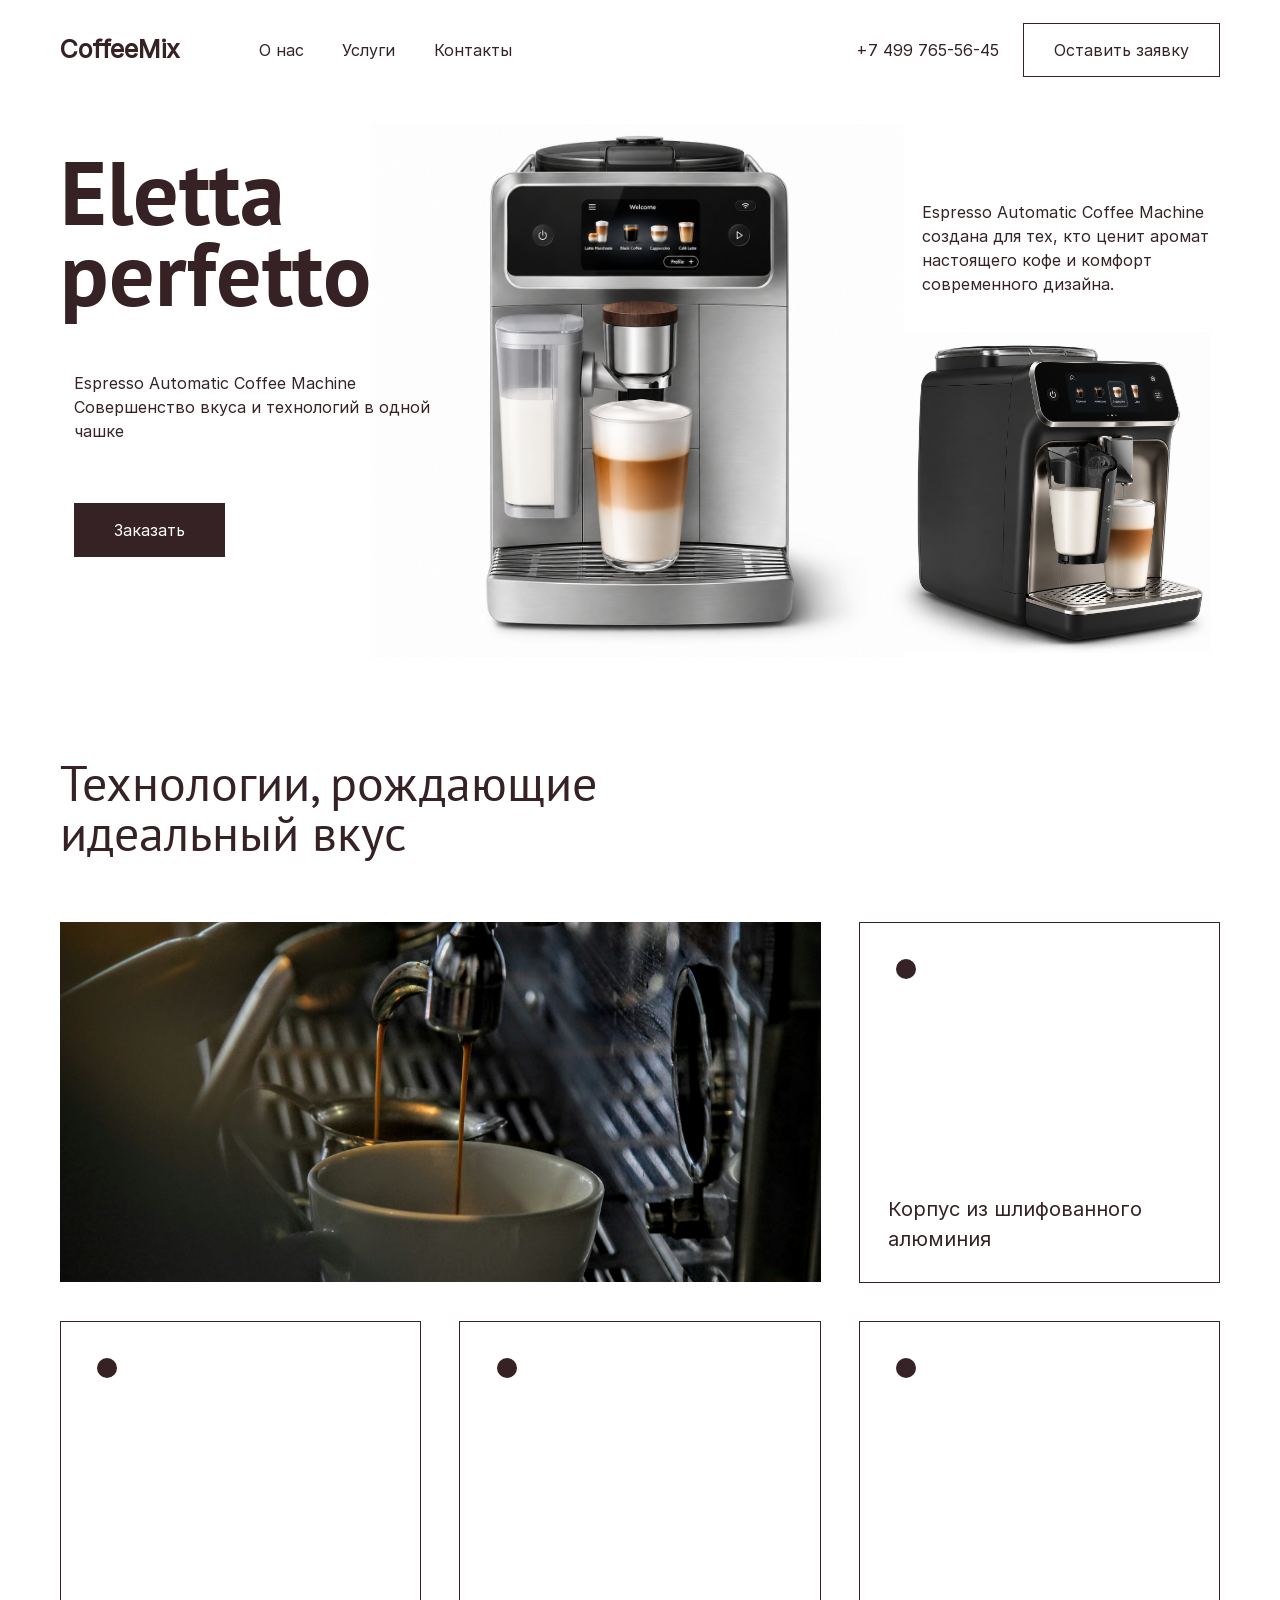
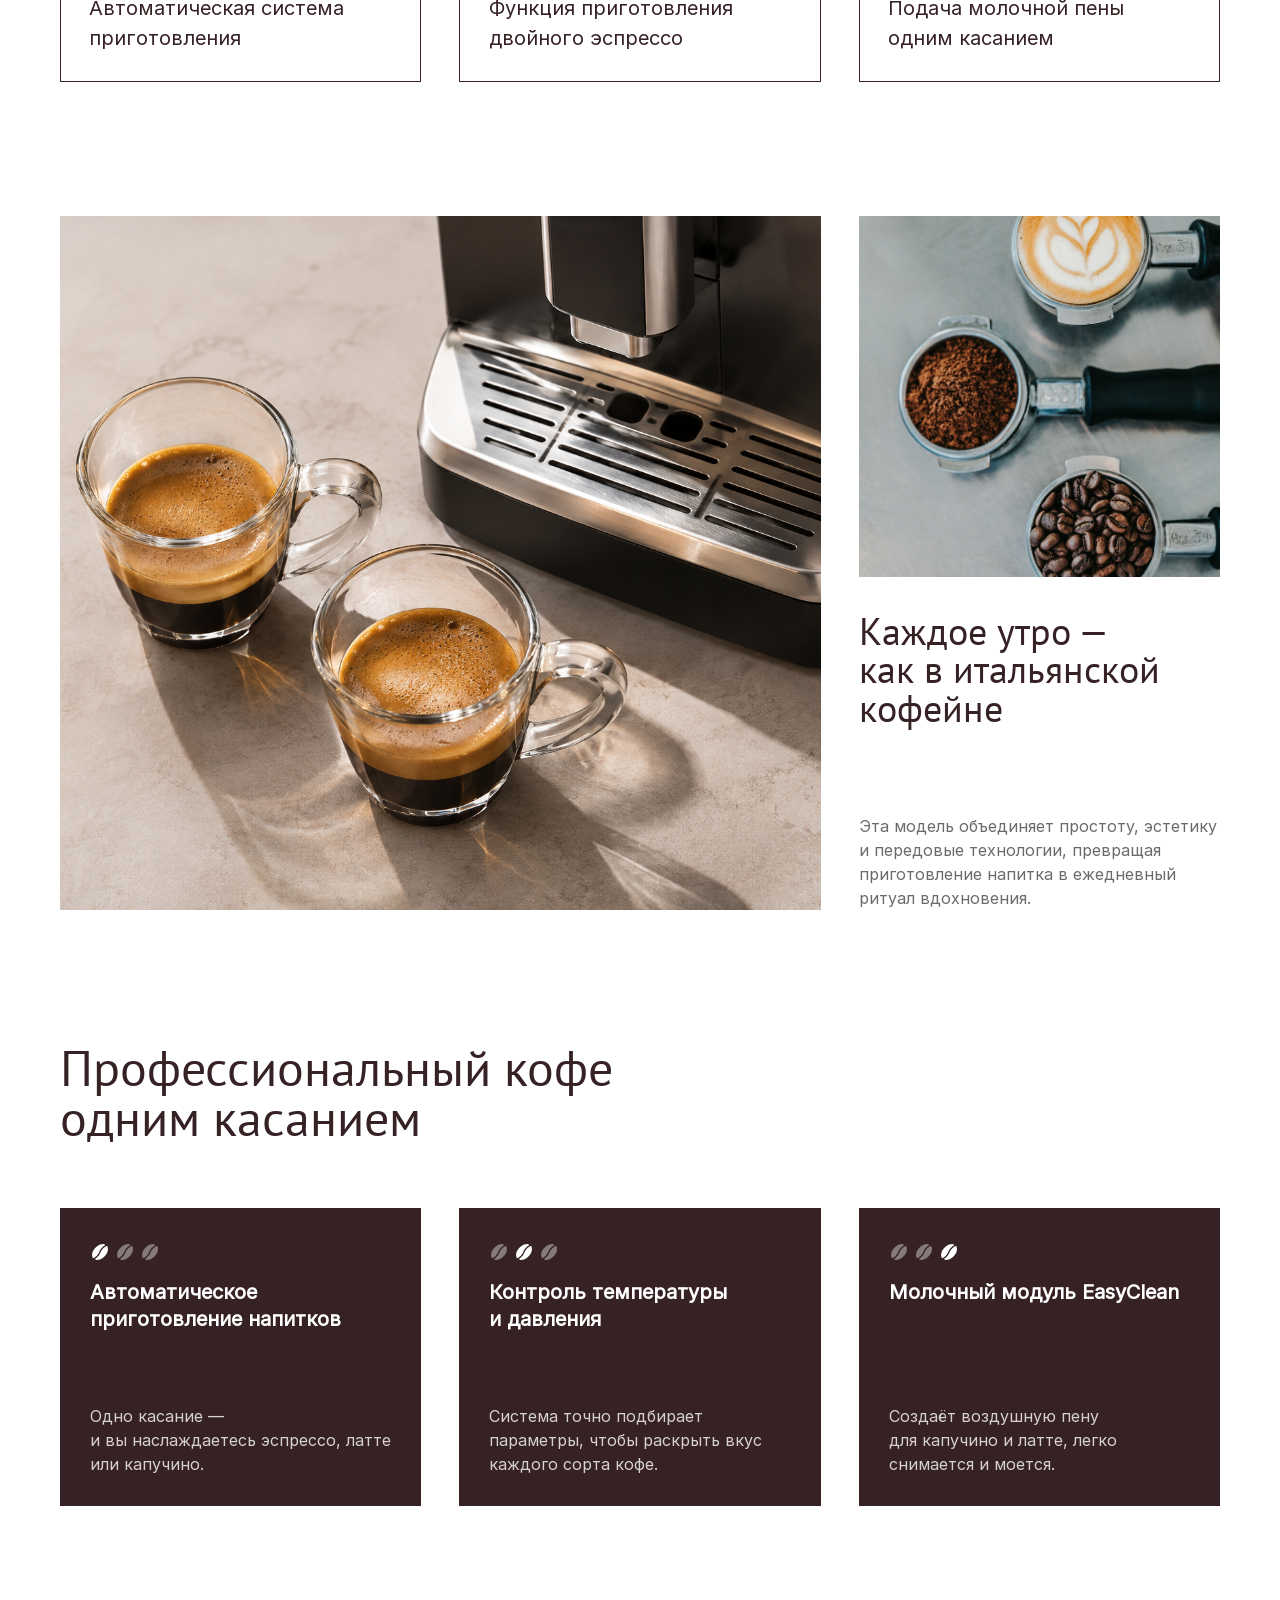
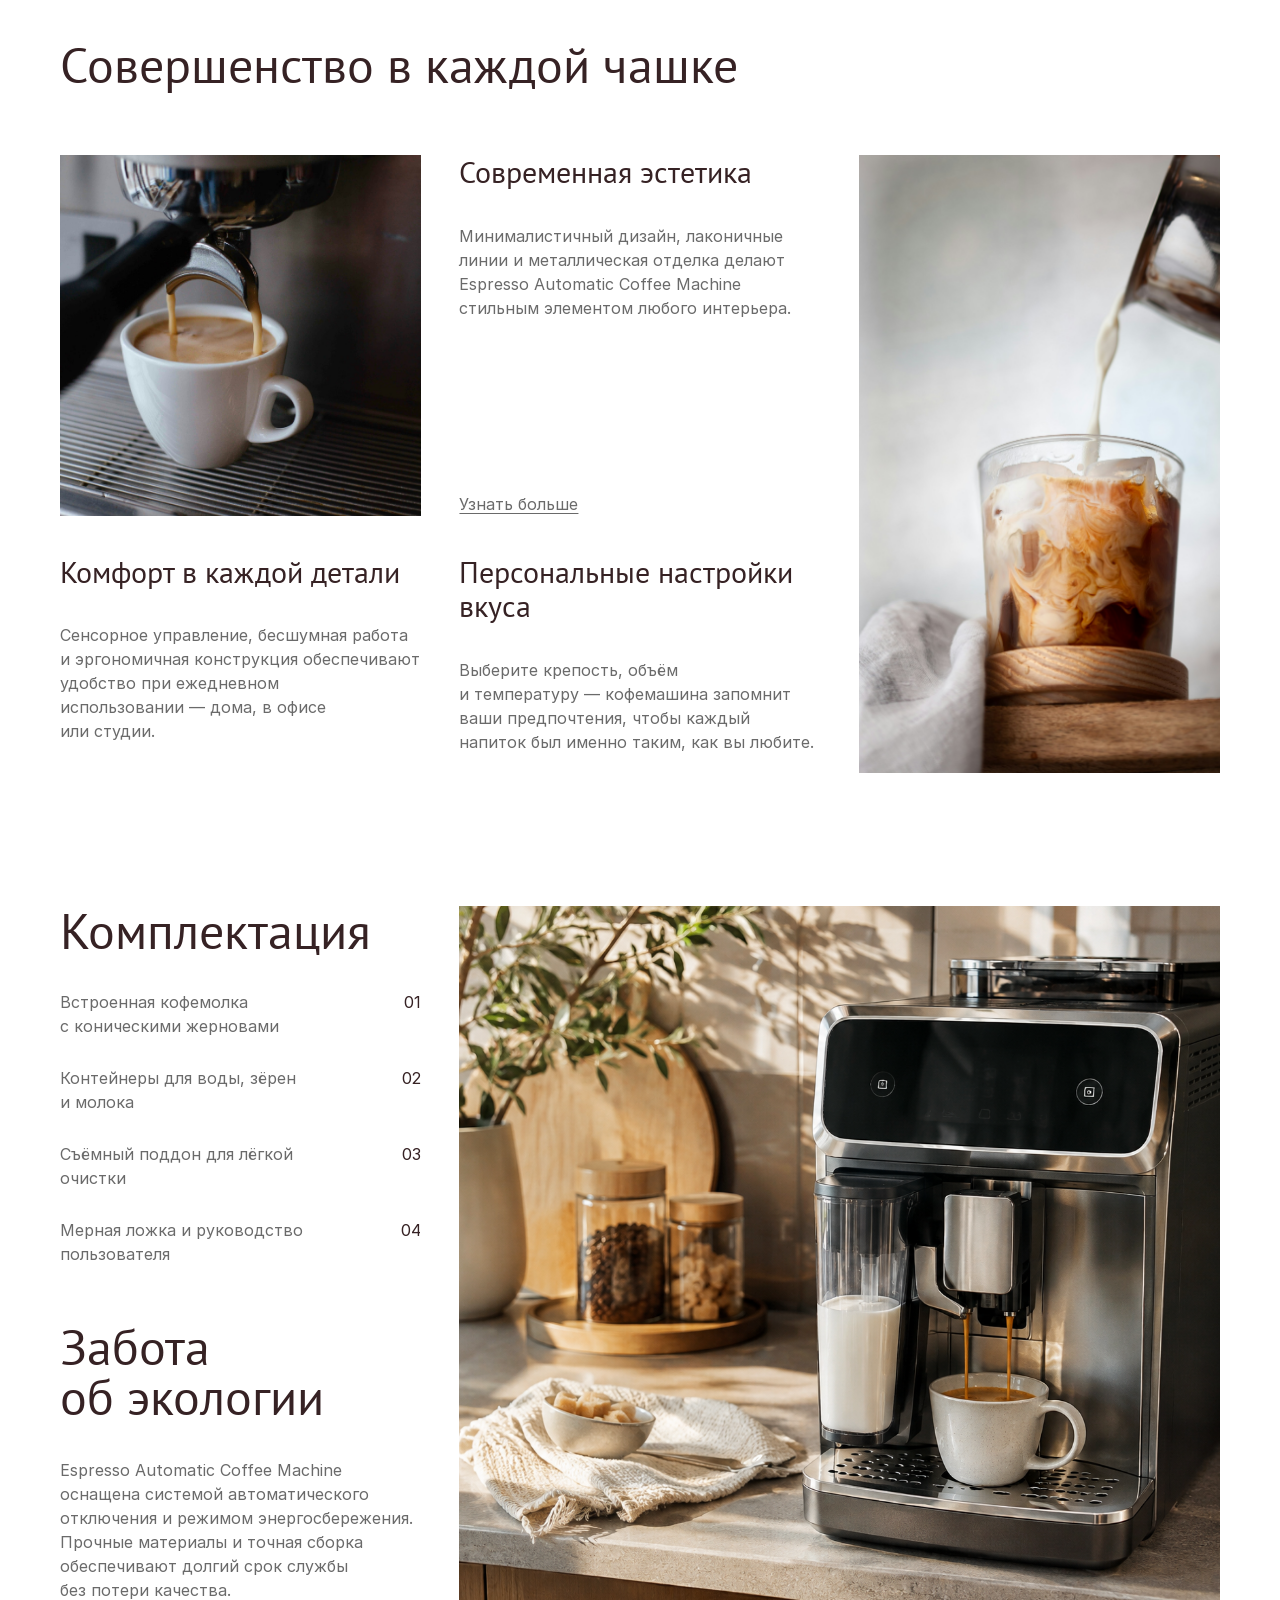
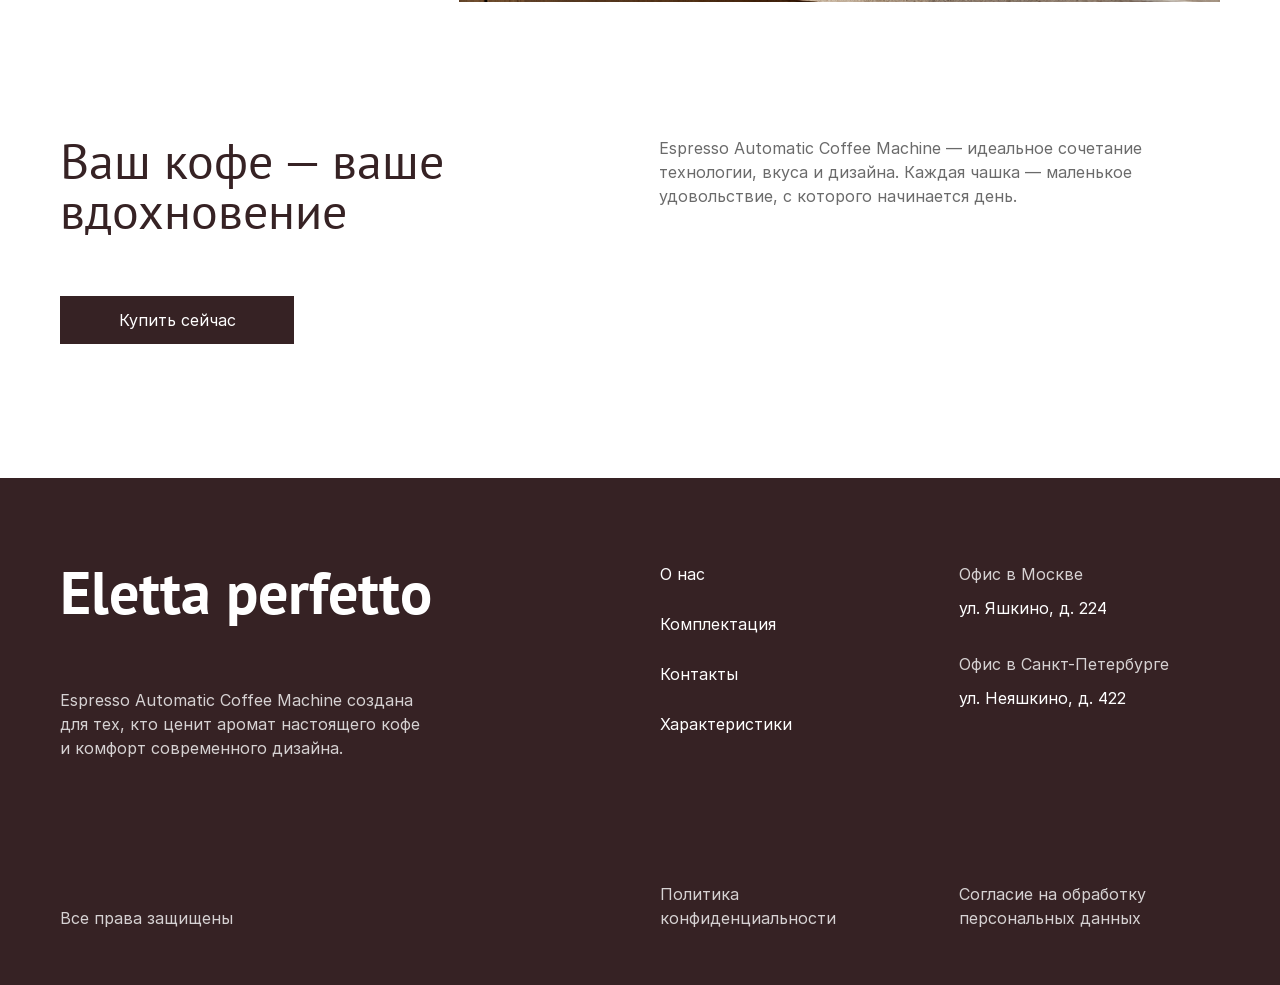
==== index.html @ 9c122ad1 "Build responsive CoffeeMix product site" ====
<!doctype html>
<html lang="ru">
<head>
  <meta charset="utf-8">
  <meta name="viewport" content="width=device-width, initial-scale=1">
  
  <title>CoffeeMix — кофемашина Eletta perfetto</title>
  <link rel="stylesheet" href="style.css">
  <script src="main.js" defer></script>
</head>
<body>
<header class="site-header">
  <div class="wrap header-inner">
    <a class="brand" href="./" aria-label="CoffeeMix — главная">CoffeeMix</a>
    <button class="menu-toggle" type="button" aria-controls="site-menu" aria-expanded="false">Меню</button>
    <div class="header-menu" id="site-menu">
      <nav aria-label="Основное меню"><a href="#about">О нас</a><a href="#features">Услуги</a><a href="#contact">Контакты</a></nav>
      <a class="phone" href="tel:+74997655645">+7 499 765-56-45</a>
      <a class="button secondary" href="#contact" data-order>Оставить заявку</a>
    </div>
  </div>
</header>
<main>
  <section class="wrap hero" aria-labelledby="hero-title">
    <div class="hero-copy">
      <h1 id="hero-title">Eletta<br>perfetto</h1>
      <div class="hero-intro">
        <p>Espresso Automatic Coffee Machine<br>Совершенство вкуса и технологий в одной чашке</p>
        <a class="button primary" href="#contact" data-order>Заказать</a>
      </div>
    </div>
    <img class="machine" src="machine.png" alt="Eletta perfetto с молочным модулем, вид спереди" width="1254" height="1254" fetchpriority="high">
    <div class="hero-aside">
      <p>Espresso Automatic Coffee Machine создана для тех, кто ценит аромат настоящего кофе и комфорт современного дизайна.</p>
      <img src="machine-side.png" alt="Eletta perfetto, вид сбоку" width="1254" height="1254" fetchpriority="high">
    </div>
  </section>

  <section class="wrap features" id="features">
    <h2>Технологии, рождающие<br class="desktop-break"> идеальный вкус</h2>
    <div class="feature-grid">
      <img class="feature-photo" src="technology.jpg" alt="Кофемашина наливает эспрессо" width="2499" height="1666" loading="lazy">
      <div class="feature-card"><p>Корпус из шлифованного алюминия</p></div>
      <div class="feature-card"><p>Автоматическая система приготовления</p></div>
      <div class="feature-card"><p>Функция приготовления двойного эспрессо</p></div>
      <div class="feature-card"><p>Подача молочной пены одним касанием</p></div>
    </div>
  </section>

  <section class="wrap morning" id="about" aria-labelledby="about-title">
    <img class="morning-main" src="espresso.png" alt="Две чашки эспрессо у кофемашины" width="1536" height="1024" loading="lazy">
    <div class="morning-side">
      <img src="beans.jpg" alt="Кофе и зёрна для приготовления напитков" width="1666" height="2499" loading="lazy">
      <h2 id="about-title">Каждое утро — как в итальянской кофейне</h2>
      <p>Эта модель объединяет простоту, эстетику и передовые технологии, превращая приготовление напитка в ежедневный ритуал вдохновения.</p>
    </div>
  </section>

  <section class="wrap one-touch">
    <h2>Профессиональный кофе<br class="desktop-break">одним касанием</h2>
    <div class="three-column">
      <article class="one-touch-card">
        <div class="bean-symbols" aria-hidden="true"><span class="active"><img src="bean.png" alt="" width="20" height="20"></span><span class="muted"><img src="bean.png" alt="" width="20" height="20"></span><span class="muted"><img src="bean.png" alt="" width="20" height="20"></span></div>
        <h3>Автоматическое приготовление напитков</h3>
        <p>Одно касание — и вы наслаждаетесь эспрессо, латте или капучино.</p>
      </article>
      <article class="one-touch-card">
        <div class="bean-symbols" aria-hidden="true"><span class="muted"><img src="bean.png" alt="" width="20" height="20"></span><span class="active"><img src="bean.png" alt="" width="20" height="20"></span><span class="muted"><img src="bean.png" alt="" width="20" height="20"></span></div>
        <h3>Контроль температуры и давления</h3>
        <p>Система точно подбирает параметры, чтобы раскрыть вкус каждого сорта кофе.</p>
      </article>
      <article class="one-touch-card">
        <div class="bean-symbols" aria-hidden="true"><span class="muted"><img src="bean.png" alt="" width="20" height="20"></span><span class="muted"><img src="bean.png" alt="" width="20" height="20"></span><span class="active"><img src="bean.png" alt="" width="20" height="20"></span></div>
        <h3>Молочный модуль EasyClean</h3>
        <p>Создаёт воздушную пену для капучино и латте, легко снимается и моется.</p>
      </article>
    </div>
  </section>

  <section class="wrap lifestyle" id="comfort">
    <h2>Совершенство в каждой чашке</h2>
    <div class="lifestyle-grid">
      <img class="lifestyle-cup" src="cappuccino.jpg" alt="Приготовление кофе в белой чашке" width="1666" height="2499" loading="lazy">
      <div class="lifestyle-design">
        <h3>Современная эстетика</h3>
        <p>Минималистичный дизайн, лаконичные линии и металлическая отделка делают Espresso Automatic Coffee Machine стильным элементом любого интерьера.</p>
        <a class="text-link" href="#kit" data-details>Узнать больше</a>
      </div>
      <div class="lifestyle-comfort"><h3>Комфорт в каждой детали</h3><p>Сенсорное управление, бесшумная работа и эргономичная конструкция обеспечивают удобство при ежедневном использовании — дома, в офисе или студии.</p></div>
      <div class="lifestyle-settings"><h3>Персональные настройки вкуса</h3><p>Выберите крепость, объём и температуру — кофемашина запомнит ваши предпочтения, чтобы каждый напиток был именно таким, как вы любите.</p></div>
      <img class="lifestyle-iced" src="iced-coffee.jpg" alt="Молоко добавляют в стакан кофе со льдом" width="1666" height="2499" loading="lazy">
    </div>
  </section>

  <section class="wrap kit" id="kit">
    <div class="kit-copy">
      <div>
        <h2>Комплектация</h2>
        <ol class="kit-list">
          <li><span>Встроенная кофемолка с коническими жерновами</span><span aria-hidden="true">01</span></li>
          <li><span>Контейнеры для воды, зёрен и молока</span><span aria-hidden="true">02</span></li>
          <li><span>Съёмный поддон для лёгкой очистки</span><span aria-hidden="true">03</span></li>
          <li><span>Мерная ложка и руководство пользователя</span><span aria-hidden="true">04</span></li>
        </ol>
      </div>
      <div class="eco"><h2>Забота<br class="desktop-break"> об экологии</h2><p>Espresso Automatic Coffee Machine оснащена системой автоматического отключения и режимом энергосбережения. Прочные материалы и точная сборка обеспечивают долгий срок службы без потери качества.</p></div>
    </div>
    <img src="coffee-corner.png" alt="Кофемашина Eletta perfetto на кухонной столешнице" width="1536" height="1024" loading="lazy">
  </section>

  <section class="wrap order" id="contact">
    <div>
      <h2>Ваш кофе — ваше<br class="desktop-break">вдохновение</h2>
      <a class="button primary" href="tel:+74997655645" data-order>Купить сейчас</a>
    </div>
    <p>Espresso Automatic Coffee Machine  — идеальное сочетание технологии, вкуса и дизайна. Каждая чашка — маленькое удовольствие, с которого начинается день.</p>
  </section>
</main>

<dialog id="order-dialog" aria-labelledby="order-title">
  <button class="dialog-close" type="button" aria-label="Закрыть" autofocus>×</button>
  <h2 id="order-title">Заявка на Eletta perfetto</h2>
  <form class="order-form">
    <label>Ваше имя<input name="name" autocomplete="name" required></label>
    <label>Телефон<input name="phone" type="tel" inputmode="tel" autocomplete="tel" placeholder="+7 (999) 999-99-99" required></label>
    <label>Комментарий<textarea name="comment" rows="2"></textarea></label>
    <label class="consent-check"><input type="checkbox" required><span>Я даю <a href="consent.html">согласие на обработку персональных данных</a> и соглашаюсь с <a href="privacy.html">политикой конфиденциальности</a>.</span></label>
    <button class="button primary" type="submit">Подготовить заявку</button>
    <div class="order-result" hidden>
      <p role="status"></p>
      <label>Текст заявки<textarea name="summary" readonly rows="4"></textarea></label>
      <div class="result-actions">
        <button type="button" class="button secondary" data-copy>Скопировать</button>
        <a class="button primary" href="tel:+74997655645">Позвонить</a>
      </div>
    </div>
  </form>
  <p class="phone-fallback">Связаться с CoffeeMix: <a class="phone" href="tel:+74997655645">+7 499 765-56-45</a></p>
</dialog>
<dialog id="details-dialog" aria-labelledby="details-title">
  <button class="dialog-close" type="button" aria-label="Закрыть" autofocus>×</button>
  <h2 id="details-title">Современная эстетика</h2>
  <p>Минималистичный дизайн, лаконичные линии и металлическая отделка делают Espresso Automatic Coffee Machine стильным элементом любого интерьера.</p>
  <img src="machine-side.png" alt="Корпус и панель управления Eletta perfetto" width="1254" height="1254" loading="lazy">
  <a class="text-link" href="#features">Посмотреть характеристики</a>
</dialog>
<footer class="site-footer">
  <div class="wrap footer-grid">
    <div class="footer-intro">
      <a class="footer-brand" href="./" aria-label="Eletta perfetto — главная">Eletta perfetto</a>
      <p>Espresso Automatic Coffee Machine создана для тех, кто ценит аромат настоящего кофе и комфорт современного дизайна.</p>
    </div>
    <nav aria-label="Ссылки в подвале"><a href="#about">О нас</a><a href="#kit">Комплектация</a><a href="#contact">Контакты</a><a href="#features">Характеристики</a></nav>
    <div class="footer-offices">
      <div><p>Офис в Москве</p><a href="https://yandex.ru/maps/?text=Москва%2C+ул.+Яшкино%2C+д.+224">ул. Яшкино, д. 224</a></div>
      <div><p>Офис в Санкт-Петербурге</p><a href="https://yandex.ru/maps/?text=Санкт-Петербург%2C+ул.+Неяшкино%2C+д.+422">ул. Неяшкино, д. 422</a></div>
    </div>
    <div class="footer-legal">
      <small>Все права защищены</small>
      <a href="privacy.html">Политика конфиденциальности</a>
      <a href="consent.html">Согласие на обработку персональных данных</a>
    </div>
  </div>
</footer>
</body>
</html>
---- style.css ----
@font-face {
  font-family: "PT Sans";
  src: url("PT_Sans-Web-Regular.ttf") format("truetype");
  font-weight: 400;
  font-display: swap;
}
@font-face {
  font-family: "PT Sans";
  src: url("PT_Sans-Web-Bold.ttf") format("truetype");
  font-weight: 700;
  font-display: swap;
}
@font-face {
  font-family: Inter;
  src: url("inter-regular.woff2") format("woff2");
  font-weight: 400;
  font-display: swap;
}

:root {
  --ink: #362224;
  --muted: #6a6a6a;
  --paper: #fff;
  --hover: #f7f2ef;
  --gutter: clamp(20px, 5vw, 48px);
  --gap: clamp(20px, 3vw, 40px);
  --space: clamp(76px, 10.45vw, 150px);
  color: var(--ink);
  background: var(--paper);
  font: 16px/1.5 Inter, Arial, sans-serif;
  scroll-behavior: smooth;
}
*, *::before, *::after { box-sizing: border-box; }
body { margin: 0; }
h1, h2, h3, p, ol { margin: 0; }
h1, h2, h3 { font-family: "PT Sans", Arial, sans-serif; line-height: 1; font-weight: 400; }
h2 { font-size: clamp(36px, 4.1vw, 50px); }
h3 { font-size: clamp(25px, 2.5vw, 30px); line-height: 1.15; }
p { color: var(--muted); }
a { color: inherit; text-decoration: none; }
button, input, textarea { font: inherit; }
button { cursor: pointer; }
img { display: block; max-width: 100%; }
a, button { transition: color .2s, background-color .2s, border-color .2s; }
:focus-visible { outline: 2px solid #805256; outline-offset: 4px; }
.wrap { width: min(1160px, calc(100% - 2 * var(--gutter))); margin-inline: auto; }
main > section + section { margin-top: var(--space); }
section[id] { scroll-margin-top: 116px; }

.site-header { position: sticky; z-index: 5; top: 0; background: var(--paper); border-bottom: 1px solid transparent; }
.site-header.is-scrolled { border-color: #ddd4d1; }
.header-inner { display: flex; min-height: 99px; align-items: center; justify-content: space-between; gap: var(--gap); }
.brand { font-size: 25px; font-weight: 700; }
.header-menu { display: flex; align-items: center; gap: 24px; width: min(100%, 961px); }
.header-menu nav { display: flex; gap: clamp(18px, 3vw, 40px); margin-right: auto; }
.phone { white-space: nowrap; }
.menu-toggle { display: none; }
.button { display: inline-flex; justify-content: center; align-items: center; min-height: 54px; padding: 11px 30px; border: 1px solid var(--ink); text-align: center; }
.primary { background: var(--ink); color: white; }
.secondary { background: var(--paper); color: var(--ink); }
.text-link { color: var(--muted); text-decoration: underline; text-underline-offset: 3px; }
@media (hover: hover) {
  .primary:hover { background: var(--paper); color: var(--ink); }
  .secondary:hover { background: var(--ink); color: white; }
  .header-menu nav a:hover, .phone:hover, .text-link:hover { color: #805256; }
}

.hero { display: grid; grid-template-columns: 26.724% 46.035% minmax(0,1fr); align-items: start; padding-top: 24px; }
.hero h1 { font-size: clamp(74px, 7vw, 100px); font-weight: 700; line-height: .9; }
.hero-copy { padding-top: 28px; position: relative; z-index: 1; }
.hero-intro { margin: 58px 0 0 14px; }
.hero-intro p { color: var(--ink); width: max-content; max-width: 410px; }
.hero-intro .button { min-width: 151px; margin-top: 60px; }
.hero .machine { width: 100%; height: auto; }
.hero-aside { margin-left: -14px; padding-top: 76px; }
.hero-aside p { margin-left: 32px; max-width: 289px; color: var(--ink); }
.hero-aside img { width: min(100%, 321px); height: auto; margin-top: 36px; }
.hero + .features { margin-top: clamp(72px, 7.8vw, 112px); }
.feature-grid, .three-column, .lifestyle-grid { display: grid; grid-template-columns: repeat(3,minmax(0,1fr)); gap: var(--gap); }
.feature-grid { margin-top: 64px; }
.feature-photo { grid-column: span 2; width: 100%; height: auto; aspect-ratio: 760/360; object-fit: cover; }
.feature-card {
  display: flex;
  flex-direction: column;
  justify-content: space-between;
  gap: 32px;
  aspect-ratio: 1;
  padding: clamp(20px, 2.2vw, 30px);
  border: 1px solid var(--ink);
  transition: background-color .2s;
}
.feature-card::before { content: ""; width: 20px; height: 20px; flex: none; margin: 8px; border-radius: 50%; background: var(--ink); }
.feature-card p { max-width: 280px; color: var(--ink); font-size: clamp(17px, 1.6vw, 20px); }
@media (hover: hover) { .feature-card:hover { background: var(--hover); } }

.morning, .kit { display: grid; grid-template-columns: repeat(3,minmax(0,1fr)); gap: var(--gap); }
.morning-main { grid-column: span 2; width: 100%; height: 100%; min-height: 0; aspect-ratio: 760/693; object-fit: cover; }
.morning-side { display: flex; flex-direction: column; gap: clamp(20px, 2.7vw, 36px); }
.morning-side img { width: 100%; height: auto; aspect-ratio: 1; object-fit: cover; }
.morning-side h2 { font-size: clamp(28px, 3vw, 40px); }
.morning-side p { margin-top: auto; }

.three-column { margin-top: 65px; }
.one-touch-card { min-height: 298px; display: flex; flex-direction: column; padding: 34px 30px 30px; background: var(--ink); color: white; }
.bean-symbols { display: flex; gap: 5px; margin-bottom: 17px; }
.bean-symbols .muted { opacity: .4; }
.one-touch-card h3 { margin-bottom: 28px; font: 700 20px/1.35 Inter, Arial, sans-serif; }
.one-touch-card p { margin-top: auto; color: #fffC; }

.lifestyle-grid { margin-top: 65px; }
@media (min-width: 1181px) { .lifestyle-grid { grid-template-rows: auto minmax(218px, auto); } }
.lifestyle-grid h3 + p { margin-top: 34px; }
.lifestyle-cup { grid-area: 1 / 1; width: 100%; height: auto; aspect-ratio: 1; object-fit: cover; }
.lifestyle-design { grid-area: 1 / 2; display: flex; flex-direction: column; }
.lifestyle-design a { align-self: start; margin-top: auto; padding-top: 18px; }
.lifestyle-comfort { grid-area: 2 / 1; }
.lifestyle-settings { grid-area: 2 / 2; }
.lifestyle-iced { grid-area: 1 / 3 / 3; width: 100%; height: 100%; min-height: 0; object-fit: cover; object-position: 56% center; }

.kit-copy { display: flex; flex-direction: column; justify-content: space-between; gap: 56px; }
.kit-list { list-style: none; margin-top: 34px; padding: 0; display: grid; gap: 28px; }
.kit-list li { display: flex; justify-content: space-between; gap: 18px; }
.kit-list li span:first-child { max-width: 265px; color: var(--muted); }
.kit > img { grid-column: span 2; width: 100%; height: 100%; min-height: 0; aspect-ratio: 760/694; object-fit: cover; }
.eco p { margin-top: 36px; }
.order { display: grid; grid-template-columns: repeat(2,minmax(0,1fr)); gap: var(--gap); }
.order .button { min-width: 234px; min-height: 44px; margin-top: 60px; }
.order > p { max-width: 545px; }

.site-footer { margin-top: var(--space); min-height: 507px; padding-block: 84px 55px; color: white; background: var(--ink); }
.footer-grid, .footer-legal { display: grid; grid-template-columns: minmax(0,2.15fr) minmax(0,1fr) minmax(0,1fr); gap: var(--gap); }
.footer-grid { row-gap: 122px; }
.footer-brand { font: 700 clamp(37px, 5vw, 60px)/1 "PT Sans", Arial, sans-serif; }
.site-footer p, .footer-legal { color: #fffC; }
.footer-intro p { max-width: 375px; margin-top: 66px; }
.footer-grid nav, .footer-offices { display: grid; align-content: start; justify-items: start; gap: 26px; }
.footer-offices { gap: 32px; }
.footer-offices p { margin-bottom: 10px; }
.footer-legal { grid-column: 1 / -1; align-items: end; }
.footer-legal small { font: inherit; }
.footer-legal a { max-width: 215px; }
@media (hover: hover) {
  .site-footer a:hover { text-decoration: underline; text-underline-offset: 4px; }
}

dialog {
  position: fixed;
  width: min(550px, calc(100% - 32px));
  max-height: calc(100dvh - 32px);
  padding: 34px;
  border: 1px solid var(--ink);
  background: var(--paper);
  color: var(--ink);
}
dialog::backdrop { background: #201315a8; }
dialog h2 { font-size: clamp(29px, 5vw, 38px); padding-right: 35px; }
dialog > p { margin-top: 18px; }
.dialog-close { position: absolute; top: 10px; right: 10px; display: grid; place-content: center; width: 44px; height: 44px; padding: 0; border: 0; color: var(--ink); background: transparent; font-size: 28px; }
.order-form { display: grid; gap: 16px; margin-top: 22px; }
.order-form label:not(.consent-check) { display: grid; gap: 5px; }
.order-form input:not([type=checkbox]), .order-form textarea {
  width: 100%;
  min-height: 44px;
  padding: 9px 12px;
  color: inherit;
  background: var(--paper);
  border: 1px solid #b7a6a7;
  border-radius: 0;
}
.order-form textarea { resize: vertical; }
.order-form input[type=checkbox] { margin: 1px 0 0; width: 18px; height: 18px; flex: none; accent-color: var(--ink); }
.consent-check { display: flex; align-items: start; gap: 10px; font-size: 14px; }
.consent-check a, .phone-fallback a, .document a:not(.button) { text-decoration: underline; text-underline-offset: 3px; }
.order-result:not([hidden]) { display: grid; gap: 14px; }
.result-actions { display: flex; flex-wrap: wrap; gap: 10px; }
.phone-fallback { font-size: 14px; }
#details-dialog img { width: min(100%, 320px); height: auto; margin-inline: auto; }
.document { min-height: 360px; padding-top: 60px; overflow-wrap: anywhere; }
.document article { max-width: 870px; }
.document h1 { font-size: clamp(33px, 4.8vw, 56px); }
.document h2 { margin-top: 1.3em; font-size: clamp(24px, 3vw, 34px); }
.document p { margin-top: 18px; }
.error-page { display: grid; grid-template-columns: 2fr 3fr; gap: var(--gap); align-items: center; }
.error-page img { width: 100%; height: auto; }
.error-page h1 { font-size: clamp(84px, 13vw, 155px); }
.error-page h2 { margin-top: 15px; }
.error-page .button { margin-top: 20px; }
@media (prefers-reduced-motion: no-preference) {
  dialog[open] { animation: reveal-dialog .22s ease-out; }
  @keyframes reveal-dialog { from { opacity: 0; transform: translateY(8px); } }
}

@media (max-width: 1180px) {
  .header-menu { width: auto; flex: 1; }
  .hero { grid-template-columns: 1fr 1.15fr; gap: 0 var(--gap); align-items: center; }
  .hero-copy { padding-top: 0; }
  .hero-intro { margin: 30px 0 0; }
  .hero-intro p { width: auto; }
  .hero-intro .button { margin-top: 32px; }
  .hero-aside { grid-column: 1 / -1; display: flex; flex-direction: row-reverse; align-items: center; justify-content: center; gap: var(--gap); margin: 0; padding: 0; }
  .hero-aside p, .hero-aside img { margin: 0; }
  .hero-aside img { width: min(36%, 270px); }
  .desktop-break { display: none; }
  .three-column, .lifestyle-grid, .feature-grid { margin-top: 42px; }
  .footer-grid { row-gap: 74px; }
}

@media (max-width: 850px) {
  .header-inner { min-height: 63px; }
  section[id] { scroll-margin-top: 80px; }
  .menu-toggle { display: inline-flex; align-items: center; min-height: 44px; padding-inline: 12px; border: 1px solid var(--ink); background: var(--paper); color: var(--ink); }
  .header-menu {
    display: none;
    position: absolute;
    inset: 100% 0 auto auto;
    width: min(100%, 430px);
    max-height: calc(100dvh - 64px);
    overflow: auto;
    padding: 22px var(--gutter);
    background: var(--paper);
    border-bottom: 1px solid #ddd4d1;
    box-shadow: 0 14px 26px #3622241a;
  }
  .header-menu.is-open, .header-menu nav { display: grid; gap: 16px; }
  .header-menu nav a { min-height: 44px; display: flex; align-items: center; }
  .hero h1 { font-size: clamp(63px, 9vw, 84px); }
  .feature-card { aspect-ratio: auto; min-height: 190px; }
  .one-touch-card { min-height: 270px; padding: 22px; }
  .one-touch-card h3 { font-size: 17px; }
  .morning, .kit { grid-template-columns: minmax(0,1fr) minmax(0,1fr); }
  .morning-main, .kit > img { grid-column: auto; }
  .kit > img { grid-column: 2; }
  .kit-copy { gap: 38px; }
  .kit-list { gap: 20px; }
  .lifestyle-grid h3 + p { margin-top: 20px; }
  .site-footer { min-height: 0; padding-block: 58px 44px; }
  .footer-intro p { margin-top: 28px; }
}

@media (max-width: 620px) {
  :root { font-size: 14px; }
  h2 { font-size: clamp(31px, 8vw, 40px); }
  .hero, .morning, .three-column, .kit, .order, .error-page { grid-template-columns: 1fr; }
  .hero { padding-top: 30px; gap: 18px; }
  .hero h1 { font-size: clamp(60px, 12vw, 76px); }
  .hero-intro { margin-top: 24px; }
  .hero-intro .button { margin-top: 22px; }
  .hero .machine { width: min(100%, 390px); justify-self: center; }
  .hero-aside { grid-column: auto; flex-direction: row; justify-content: space-between; gap: 12px; }
  .hero-aside p { max-width: 53%; }
  .hero-aside img { width: 43%; }
  .feature-grid, .lifestyle-grid { grid-template-columns: repeat(2,minmax(0,1fr)); }
  .feature-photo { height: auto; aspect-ratio: 2.1; }
  .feature-card { min-height: 156px; gap: 16px; padding: 15px; }
  .feature-card p { font-size: 15px; overflow-wrap: anywhere; }
  .feature-card::before { width: 12px; height: 12px; margin: 2px; }
  .morning-main { height: auto; aspect-ratio: 1.2; }
  .morning-side img { aspect-ratio: 1.4; }
  .morning-side { gap: 22px; }
  .one-touch-card { min-height: 204px; }
  .lifestyle-grid { gap: 24px 15px; }
  .lifestyle-grid h3 { font-size: clamp(21px, 5.2vw, 30px); overflow-wrap: anywhere; }
  .lifestyle-design { grid-area: 1 / 2; }
  .lifestyle-cup { height: 100%; min-height: 180px; }
  .lifestyle-iced { grid-area: 3 / 1 / 4 / 3; height: auto; aspect-ratio: 1.2; object-position: center 50%; }
  .kit > img { grid-column: auto; height: auto; }
  .eco p { margin-top: 20px; }
  .order .button { margin-top: 26px; min-width: 180px; }
  .footer-grid, .footer-legal { grid-template-columns: repeat(2,minmax(0,1fr)); gap: 29px 14px; }
  .footer-intro, .footer-legal small { grid-column: 1 / -1; }
  .footer-grid nav, .footer-offices { gap: 15px; }
  .footer-legal a { overflow-wrap: anywhere; }
  .site-footer { padding-block: 43px 28px; }
  dialog { padding: 23px; }
  .result-actions .button { padding-inline: 14px; }
  .document { padding-top: 36px; }
}
@media (prefers-reduced-motion: reduce) {
  :root { scroll-behavior: auto; }
  a, button, .feature-card { transition: none; }
}
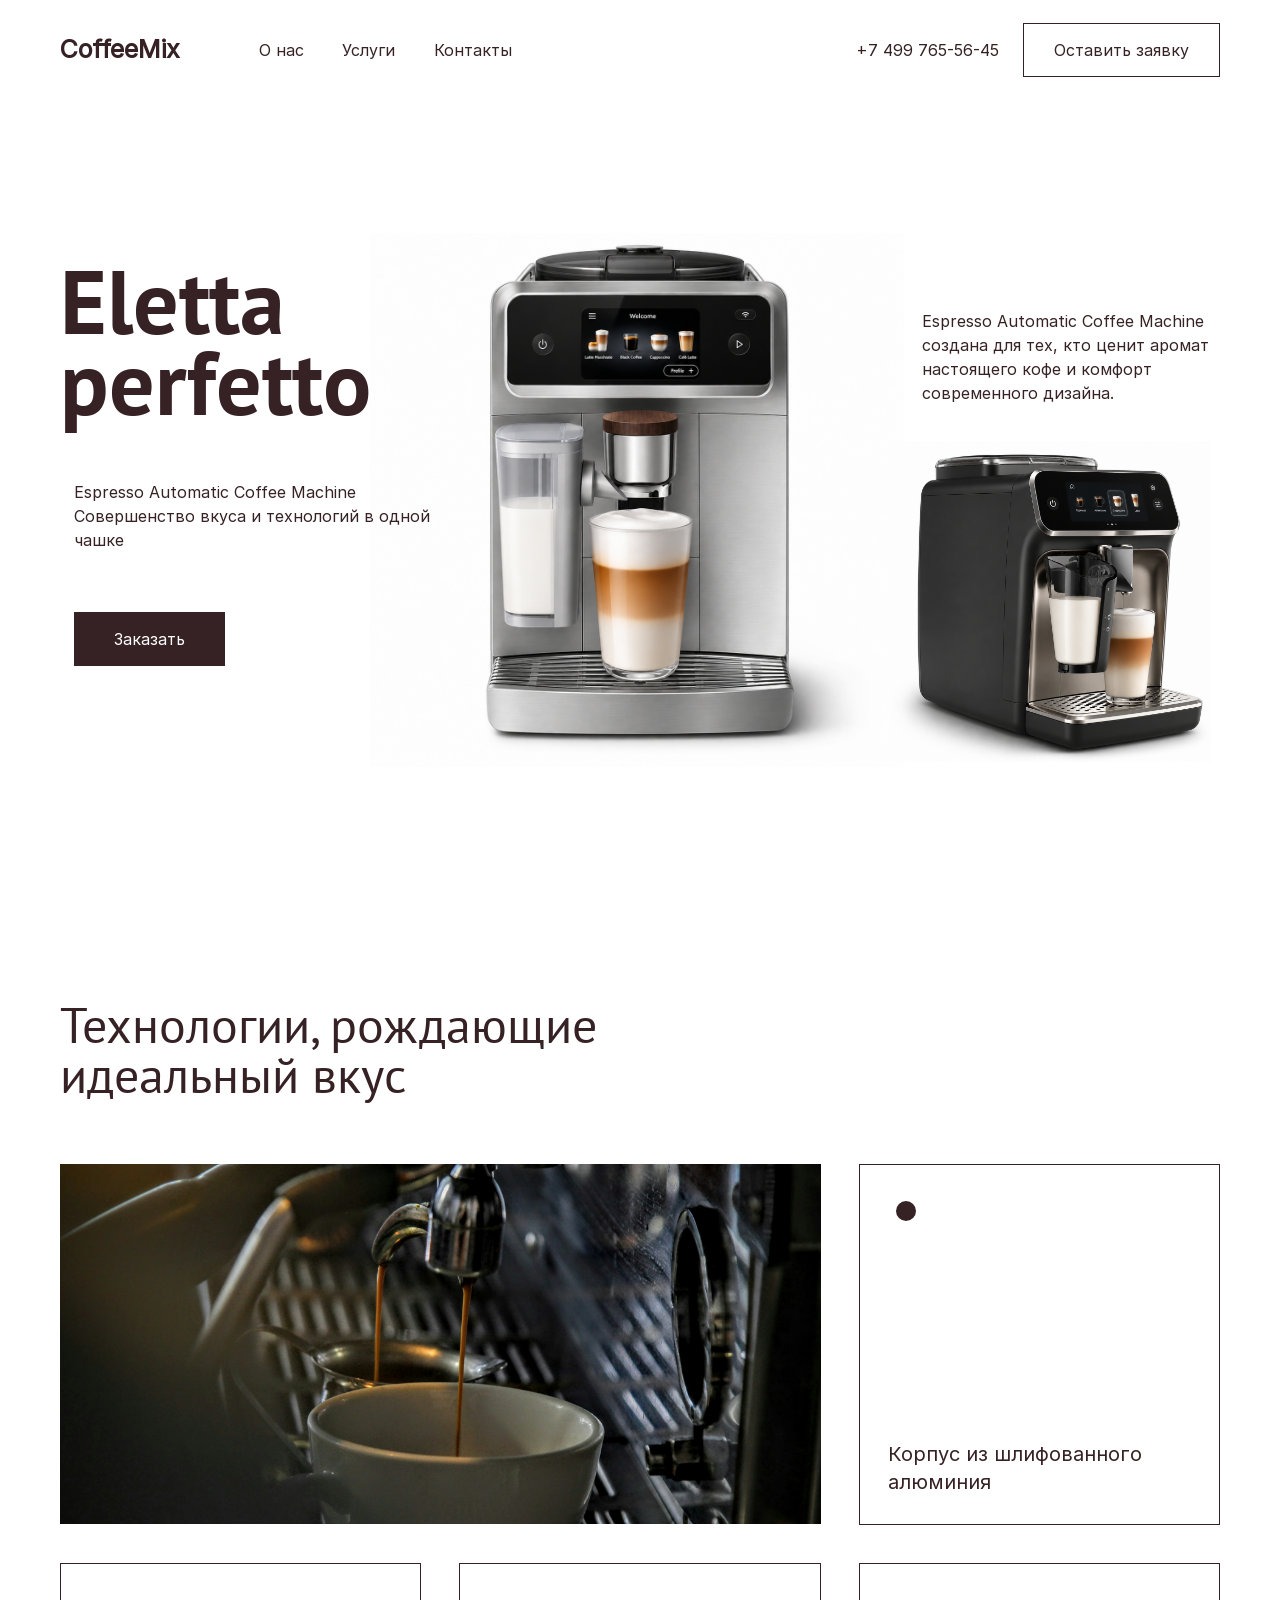
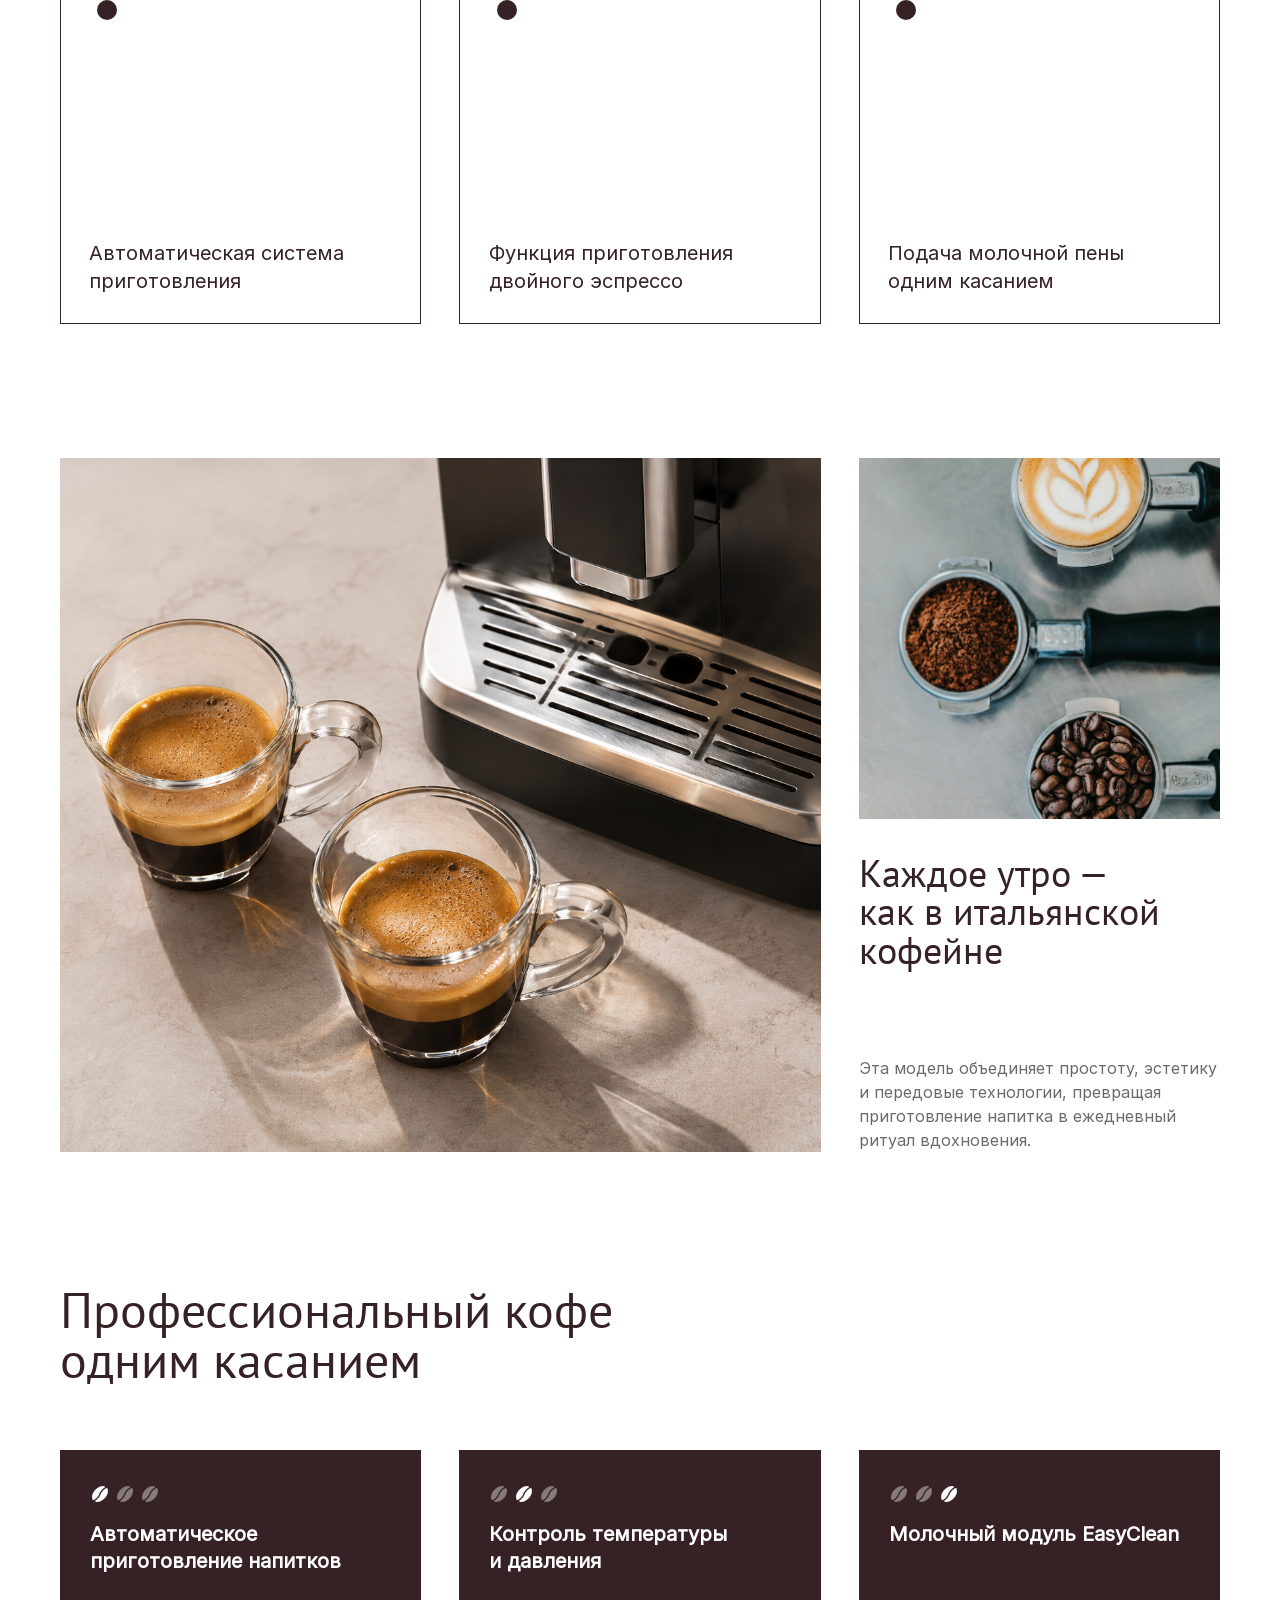
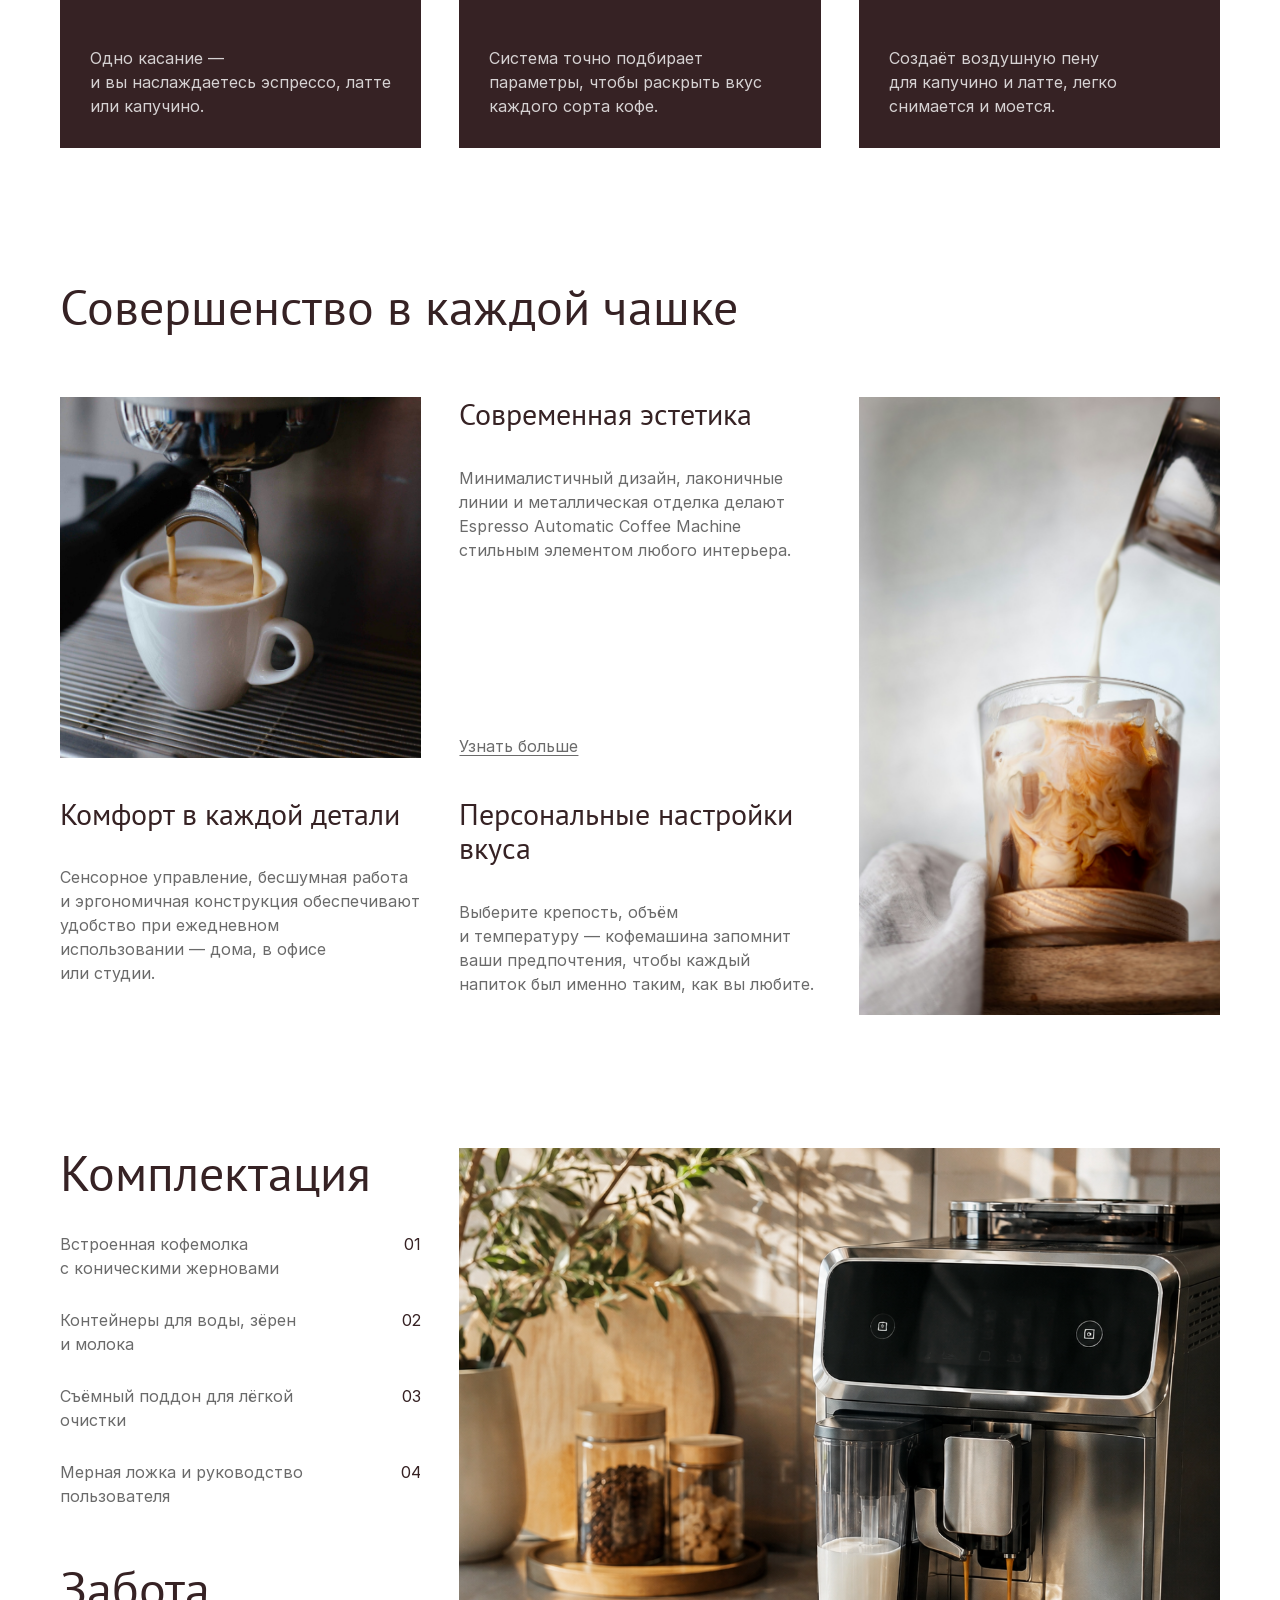
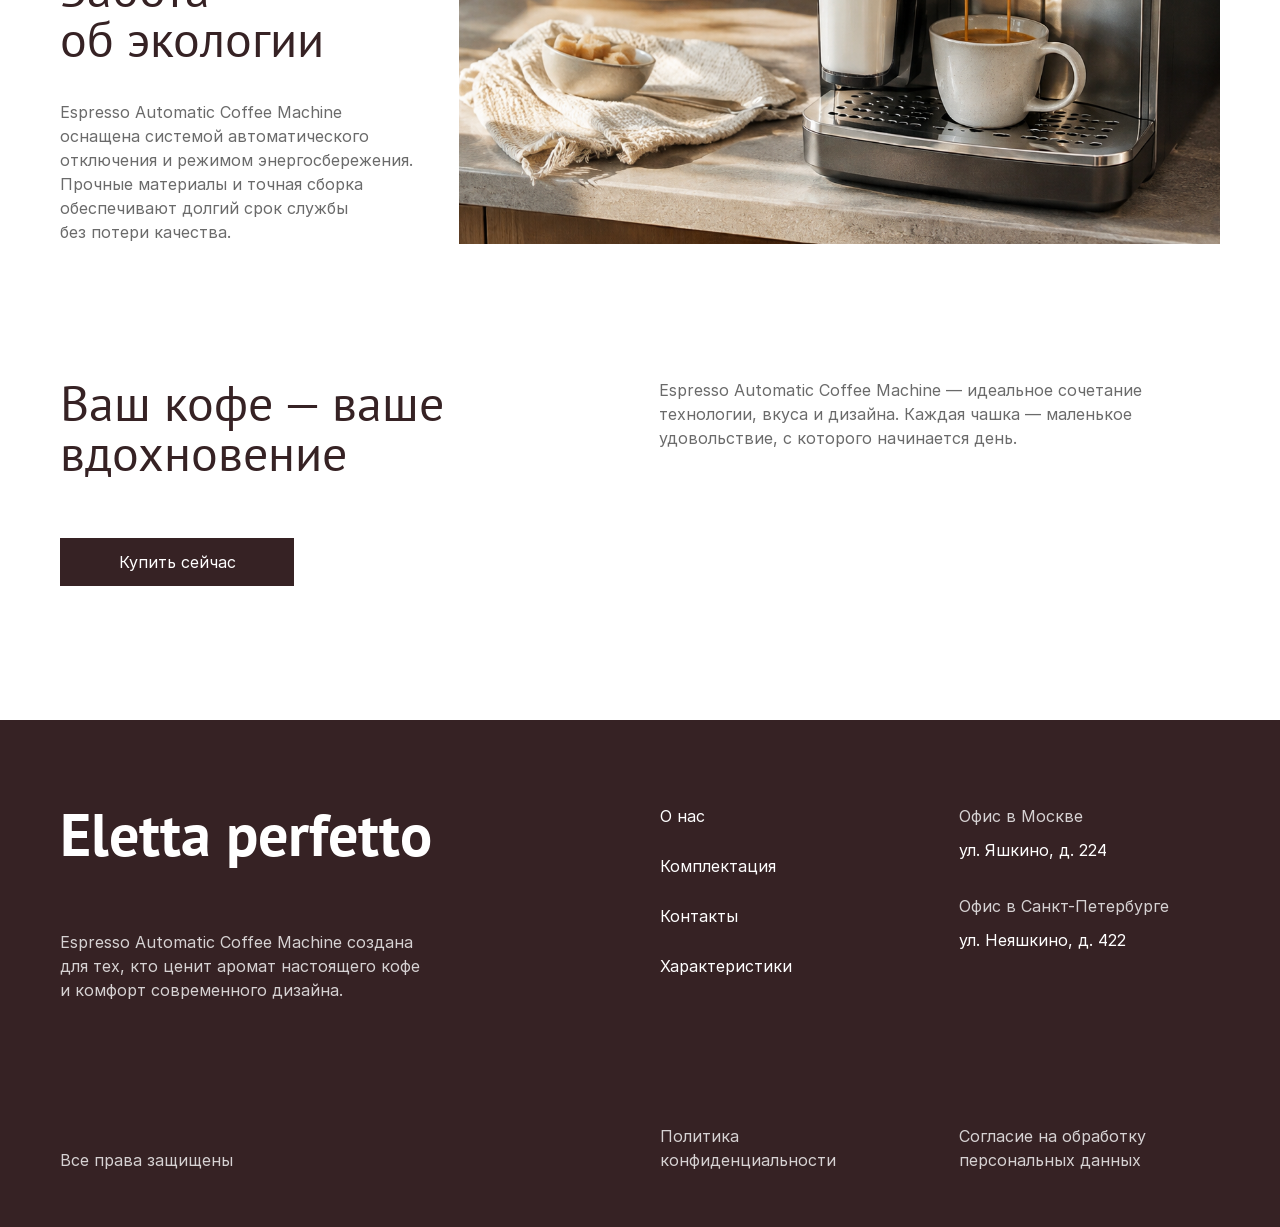
==== commit 4fe8b677: "Refine CoffeeMix hero and feature interactions" ====
--- a/index.html
+++ b/index.html
@@ -5,8 +5,8 @@
   <meta name="viewport" content="width=device-width, initial-scale=1">
   
   <title>CoffeeMix — кофемашина Eletta perfetto</title>
-  <link rel="stylesheet" href="style.css">
-  <script src="main.js" defer></script>
+  <link rel="stylesheet" href="style.css?v=2">
+  <script src="main.js?v=2" defer></script>
 </head>
 <body>
 <header class="site-header">
@@ -40,10 +40,26 @@
     <h2>Технологии, рождающие<br class="desktop-break"> идеальный вкус</h2>
     <div class="feature-grid">
       <img class="feature-photo" src="technology.jpg" alt="Кофемашина наливает эспрессо" width="2499" height="1666" loading="lazy">
-      <div class="feature-card"><p>Корпус из шлифованного алюминия</p></div>
-      <div class="feature-card"><p>Автоматическая система приготовления</p></div>
-      <div class="feature-card"><p>Функция приготовления двойного эспрессо</p></div>
-      <div class="feature-card"><p>Подача молочной пены одним касанием</p></div>
+      <article class="feature-card">
+        <img src="feature-body.jpg" alt="" width="1080" height="720" loading="lazy">
+        <button class="feature-toggle" type="button" aria-expanded="false" aria-controls="feature-body">Корпус из шлифованного алюминия</button>
+        <p class="feature-description" id="feature-body">Прочный металлический корпус сочетает долговечность, премиальную эстетику и простоту ухода.</p>
+      </article>
+      <article class="feature-card">
+        <img src="coffee-corner.png" alt="" width="1536" height="1024" loading="lazy">
+        <button class="feature-toggle" type="button" aria-expanded="false" aria-controls="feature-auto">Автоматическая система приготовления</button>
+        <p class="feature-description" id="feature-auto">Любимый кофе готовится одним нажатием, без сложных настроек и лишних действий.</p>
+      </article>
+      <article class="feature-card">
+        <img src="espresso.png" alt="" width="1536" height="1024" loading="lazy">
+        <button class="feature-toggle" type="button" aria-expanded="false" aria-controls="feature-double">Функция приготовления двойного эспрессо</button>
+        <p class="feature-description" id="feature-double">Две порции насыщенного эспрессо одновременно — для вас и ваших близких.</p>
+      </article>
+      <article class="feature-card">
+        <img src="feature-milk.jpg" alt="" width="1080" height="720" loading="lazy">
+        <button class="feature-toggle" type="button" aria-expanded="false" aria-controls="feature-milk">Подача молочной пены одним касанием</button>
+        <p class="feature-description" id="feature-milk">Нежная, воздушная молочная пена для идеального капучино или латте без усилий.</p>
+      </article>
     </div>
   </section>
 
--- a/style.css
+++ b/style.css
@@ -21,7 +21,7 @@
   --ink: #362224;
   --muted: #6a6a6a;
   --paper: #fff;
-  --hover: #f7f2ef;
+  --header-height: 100px;
   --gutter: clamp(20px, 5vw, 48px);
   --gap: clamp(20px, 3vw, 40px);
   --space: clamp(76px, 10.45vw, 150px);
@@ -45,11 +45,11 @@
 :focus-visible { outline: 2px solid #805256; outline-offset: 4px; }
 .wrap { width: min(1160px, calc(100% - 2 * var(--gutter))); margin-inline: auto; }
 main > section + section { margin-top: var(--space); }
-section[id] { scroll-margin-top: 116px; }
+section[id] { scroll-margin-top: calc(var(--header-height) + 16px); }
 
 .site-header { position: sticky; z-index: 5; top: 0; background: var(--paper); border-bottom: 1px solid transparent; }
 .site-header.is-scrolled { border-color: #ddd4d1; }
-.header-inner { display: flex; min-height: 99px; align-items: center; justify-content: space-between; gap: var(--gap); }
+.header-inner { display: flex; min-height: calc(var(--header-height) - 1px); align-items: center; justify-content: space-between; gap: var(--gap); }
 .brand { font-size: 25px; font-weight: 700; }
 .header-menu { display: flex; align-items: center; gap: 24px; width: min(100%, 961px); }
 .header-menu nav { display: flex; gap: clamp(18px, 3vw, 40px); margin-right: auto; }
@@ -65,33 +65,106 @@
   .header-menu nav a:hover, .phone:hover, .text-link:hover { color: #805256; }
 }
 
-.hero { display: grid; grid-template-columns: 26.724% 46.035% minmax(0,1fr); align-items: start; padding-top: 24px; }
+.hero {
+  display: grid;
+  grid-template-columns: 26.724% 46.035% minmax(0,1fr);
+  align-content: center;
+  align-items: start;
+  min-height: calc(100svh - var(--header-height));
+  padding-block: 24px;
+}
 .hero h1 { font-size: clamp(74px, 7vw, 100px); font-weight: 700; line-height: .9; }
 .hero-copy { padding-top: 28px; position: relative; z-index: 1; }
 .hero-intro { margin: 58px 0 0 14px; }
 .hero-intro p { color: var(--ink); width: max-content; max-width: 410px; }
 .hero-intro .button { min-width: 151px; margin-top: 60px; }
-.hero .machine { width: 100%; height: auto; }
+.hero .machine { width: min(100%, 74svh); height: auto; justify-self: center; }
 .hero-aside { margin-left: -14px; padding-top: 76px; }
 .hero-aside p { margin-left: 32px; max-width: 289px; color: var(--ink); }
-.hero-aside img { width: min(100%, 321px); height: auto; margin-top: 36px; }
+.hero-aside img { width: min(100%, 321px, 40svh); height: auto; margin-top: 36px; }
+@media (hover: hover) and (pointer: fine) and (prefers-reduced-motion: no-preference) {
+  .hero :is(.machine, .hero-aside img) { transition: transform .3s ease; }
+  .hero :is(.machine, .hero-aside img):hover { transform: scale(1.045); }
+}
 .hero + .features { margin-top: clamp(72px, 7.8vw, 112px); }
 .feature-grid, .three-column, .lifestyle-grid { display: grid; grid-template-columns: repeat(3,minmax(0,1fr)); gap: var(--gap); }
 .feature-grid { margin-top: 64px; }
 .feature-photo { grid-column: span 2; width: 100%; height: auto; aspect-ratio: 760/360; object-fit: cover; }
 .feature-card {
+  --card-padding: clamp(20px, 2.2vw, 30px);
+  --photo-opacity: 0;
+  --description-visibility: hidden;
+  --title-color: var(--ink);
+  position: relative;
   display: flex;
   flex-direction: column;
   justify-content: space-between;
-  gap: 32px;
+  gap: 24px;
   aspect-ratio: 1;
-  padding: clamp(20px, 2.2vw, 30px);
+  padding: var(--card-padding);
   border: 1px solid var(--ink);
-  transition: background-color .2s;
-}
-.feature-card::before { content: ""; width: 20px; height: 20px; flex: none; margin: 8px; border-radius: 50%; background: var(--ink); }
-.feature-card p { max-width: 280px; color: var(--ink); font-size: clamp(17px, 1.6vw, 20px); }
-@media (hover: hover) { .feature-card:hover { background: var(--hover); } }
+  background-color: rgb(0 0 0 / var(--photo-opacity));
+  transition: background-color .25s ease;
+}
+.feature-card::before {
+  position: absolute;
+  inset: calc(var(--card-padding) + 8px) auto auto calc(var(--card-padding) + 8px);
+  width: 20px;
+  height: 20px;
+  border-radius: 50%;
+  background: var(--ink);
+  opacity: calc(1 - var(--photo-opacity));
+  transition: opacity .25s ease;
+  content: "";
+}
+.feature-card img {
+  position: absolute;
+  inset: 0;
+  width: 100%;
+  height: 100%;
+  object-fit: cover;
+  filter: brightness(.3);
+  opacity: var(--photo-opacity);
+  transition: opacity .25s ease;
+}
+.feature-description {
+  order: -1;
+  position: relative;
+  z-index: 1;
+  max-width: 280px;
+  color: rgb(255 255 255 / .9);
+  opacity: var(--photo-opacity);
+  visibility: var(--description-visibility);
+  transition: opacity .25s ease, visibility .25s;
+  overflow-wrap: break-word;
+}
+.feature-toggle {
+  z-index: 1;
+  max-width: 280px;
+  padding: 0;
+  border: 0;
+  background: transparent;
+  color: var(--title-color);
+  font-size: clamp(17px, 1.6vw, 20px);
+  line-height: 1.4;
+  text-align: left;
+  overflow-wrap: break-word;
+}
+.feature-toggle::before { position: absolute; z-index: 1; inset: 0; content: ""; }
+.feature-toggle:focus-visible { outline: none; }
+.feature-toggle:focus-visible::before { outline: 2px solid #805256; outline-offset: 4px; }
+.feature-card:has(.feature-toggle[aria-expanded="true"]) {
+  --photo-opacity: 1;
+  --description-visibility: visible;
+  --title-color: white;
+}
+@media (hover: hover) and (pointer: fine) {
+  .feature-card:hover {
+    --photo-opacity: 1;
+    --description-visibility: visible;
+    --title-color: white;
+  }
+}
 
 .morning, .kit { display: grid; grid-template-columns: repeat(3,minmax(0,1fr)); gap: var(--gap); }
 .morning-main { grid-column: span 2; width: 100%; height: 100%; min-height: 0; aspect-ratio: 760/693; object-fit: cover; }
@@ -188,33 +261,35 @@
 @media (prefers-reduced-motion: no-preference) {
   dialog[open] { animation: reveal-dialog .22s ease-out; }
   @keyframes reveal-dialog { from { opacity: 0; transform: translateY(8px); } }
+  .hero :is(h1, p), .text-revealed { animation: reveal-text .48s ease-out; }
+  @keyframes reveal-text { from { opacity: 0; transform: translateY(14px); } }
 }
 
 @media (max-width: 1180px) {
   .header-menu { width: auto; flex: 1; }
-  .hero { grid-template-columns: 1fr 1.15fr; gap: 0 var(--gap); align-items: center; }
+  .hero { grid-template-columns: 1fr 1.15fr; gap: 16px var(--gap); align-items: center; }
+  .hero .machine { width: min(100%, 46svh); }
   .hero-copy { padding-top: 0; }
   .hero-intro { margin: 30px 0 0; }
   .hero-intro p { width: auto; }
   .hero-intro .button { margin-top: 32px; }
   .hero-aside { grid-column: 1 / -1; display: flex; flex-direction: row-reverse; align-items: center; justify-content: center; gap: var(--gap); margin: 0; padding: 0; }
   .hero-aside p, .hero-aside img { margin: 0; }
-  .hero-aside img { width: min(36%, 270px); }
+  .hero-aside img { width: min(36%, 270px, 24svh); }
   .desktop-break { display: none; }
   .three-column, .lifestyle-grid, .feature-grid { margin-top: 42px; }
   .footer-grid { row-gap: 74px; }
 }
 
 @media (max-width: 850px) {
-  .header-inner { min-height: 63px; }
-  section[id] { scroll-margin-top: 80px; }
+  :root { --header-height: 64px; }
   .menu-toggle { display: inline-flex; align-items: center; min-height: 44px; padding-inline: 12px; border: 1px solid var(--ink); background: var(--paper); color: var(--ink); }
   .header-menu {
     display: none;
     position: absolute;
     inset: 100% 0 auto auto;
     width: min(100%, 430px);
-    max-height: calc(100dvh - 64px);
+    max-height: calc(100dvh - var(--header-height));
     overflow: auto;
     padding: 22px var(--gutter);
     background: var(--paper);
@@ -241,19 +316,20 @@
   :root { font-size: 14px; }
   h2 { font-size: clamp(31px, 8vw, 40px); }
   .hero, .morning, .three-column, .kit, .order, .error-page { grid-template-columns: 1fr; }
-  .hero { padding-top: 30px; gap: 18px; }
+  .hero { gap: 18px; }
   .hero h1 { font-size: clamp(60px, 12vw, 76px); }
   .hero-intro { margin-top: 24px; }
   .hero-intro .button { margin-top: 22px; }
-  .hero .machine { width: min(100%, 390px); justify-self: center; }
+  .hero .machine { width: min(100%, 360px, 30svh); }
   .hero-aside { grid-column: auto; flex-direction: row; justify-content: space-between; gap: 12px; }
   .hero-aside p { max-width: 53%; }
-  .hero-aside img { width: 43%; }
+  .hero-aside img { width: min(43%, 16svh); }
   .feature-grid, .lifestyle-grid { grid-template-columns: repeat(2,minmax(0,1fr)); }
   .feature-photo { height: auto; aspect-ratio: 2.1; }
-  .feature-card { min-height: 156px; gap: 16px; padding: 15px; }
-  .feature-card p { font-size: 15px; overflow-wrap: anywhere; }
-  .feature-card::before { width: 12px; height: 12px; margin: 2px; }
+  .feature-card { --card-padding: 15px; min-height: 156px; gap: 16px; }
+  .feature-description { font-size: 13px; }
+  .feature-toggle { font-size: 15px; }
+  .feature-card::before { width: 12px; height: 12px; inset: 17px auto auto 17px; }
   .morning-main { height: auto; aspect-ratio: 1.2; }
   .morning-side img { aspect-ratio: 1.4; }
   .morning-side { gap: 22px; }
@@ -275,7 +351,19 @@
   .result-actions .button { padding-inline: 14px; }
   .document { padding-top: 36px; }
 }
+@media (max-width: 440px) {
+  .feature-grid { grid-template-columns: minmax(0, 1fr); }
+  .feature-photo { grid-column: auto; }
+}
+@media (max-width: 360px) {
+  .hero { grid-template-columns: minmax(0,3fr) minmax(0,2fr); gap: 14px 10px; padding-block: 20px; }
+  .hero-copy, .hero-aside p { grid-column: 1 / -1; }
+  .hero .machine { grid-area: 2 / 1; width: 100%; }
+  .hero-aside { display: contents; }
+  .hero-aside img { grid-area: 2 / 2; width: 100%; }
+  .hero-aside p { max-width: none; }
+}
 @media (prefers-reduced-motion: reduce) {
   :root { scroll-behavior: auto; }
-  a, button, .feature-card { transition: none; }
-}
+  a, button, .feature-card, .feature-card::before, .feature-card img, .feature-description { transition: none; }
+}
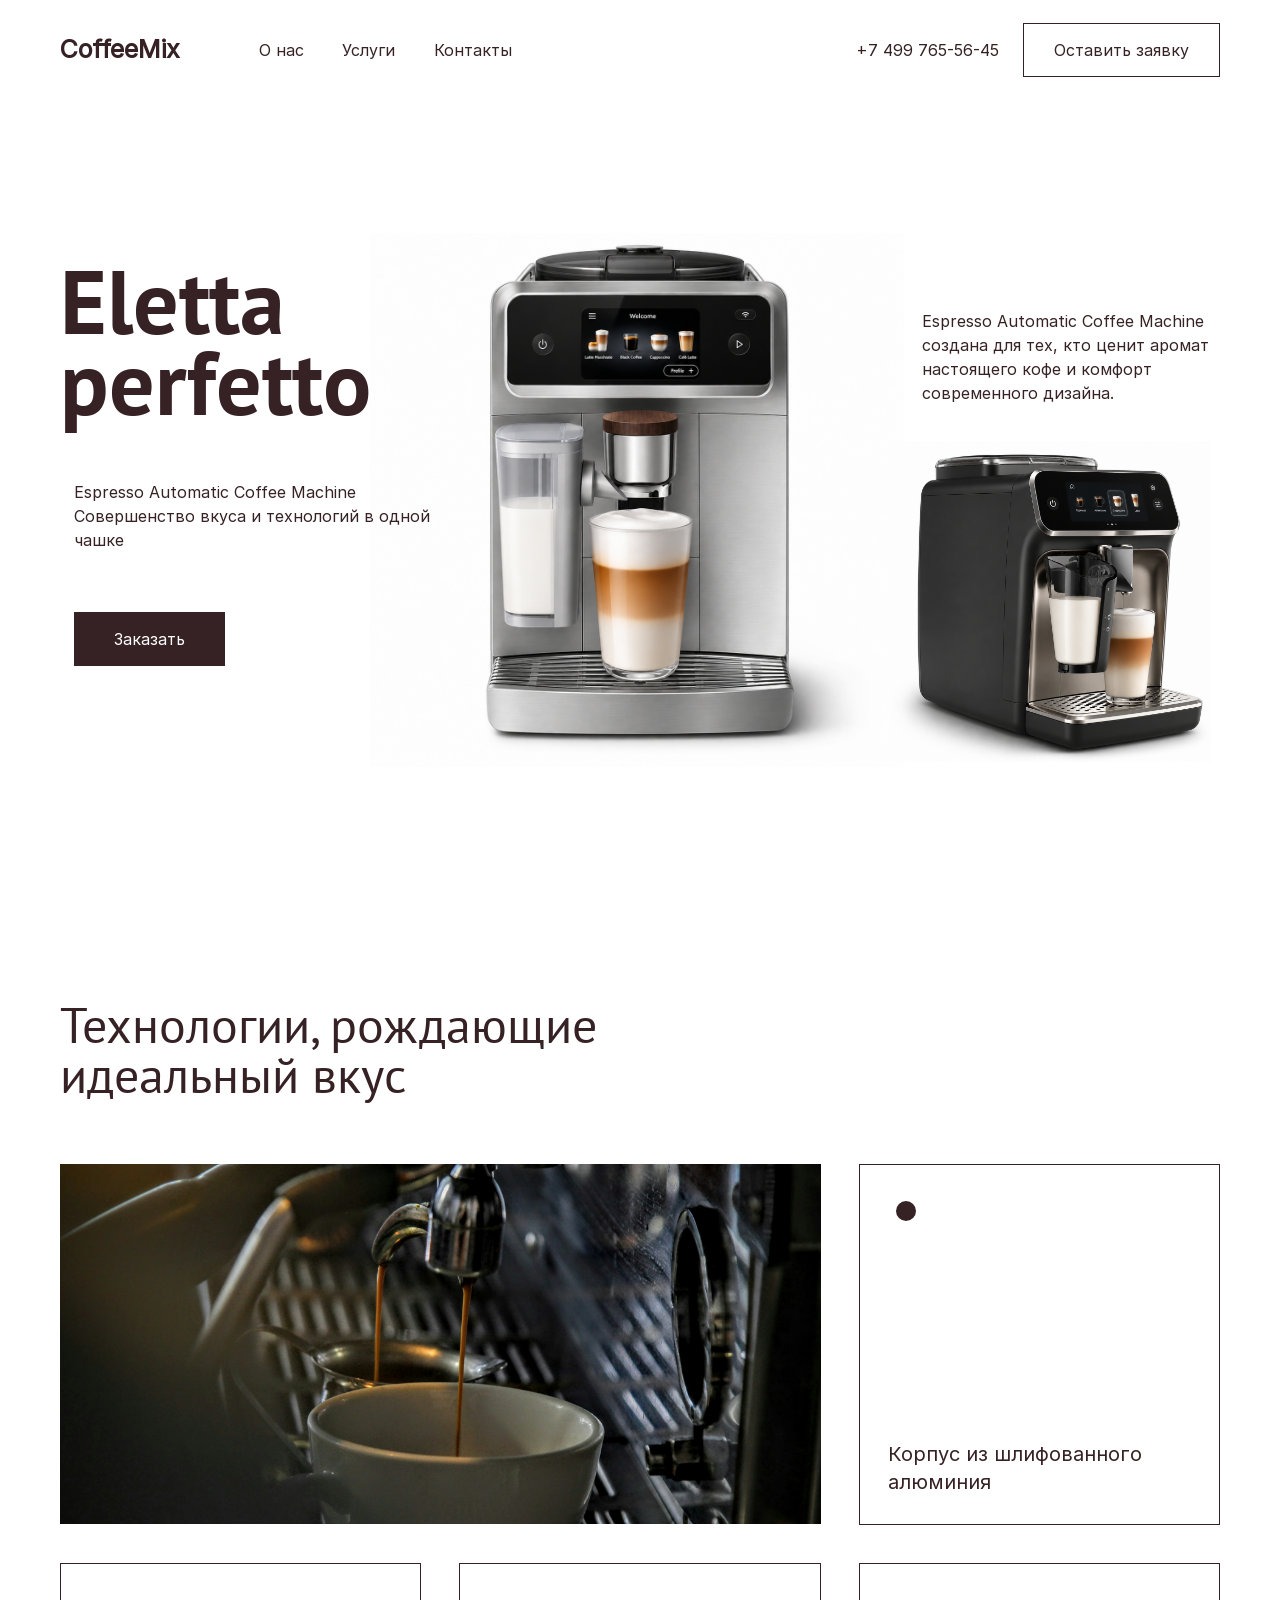
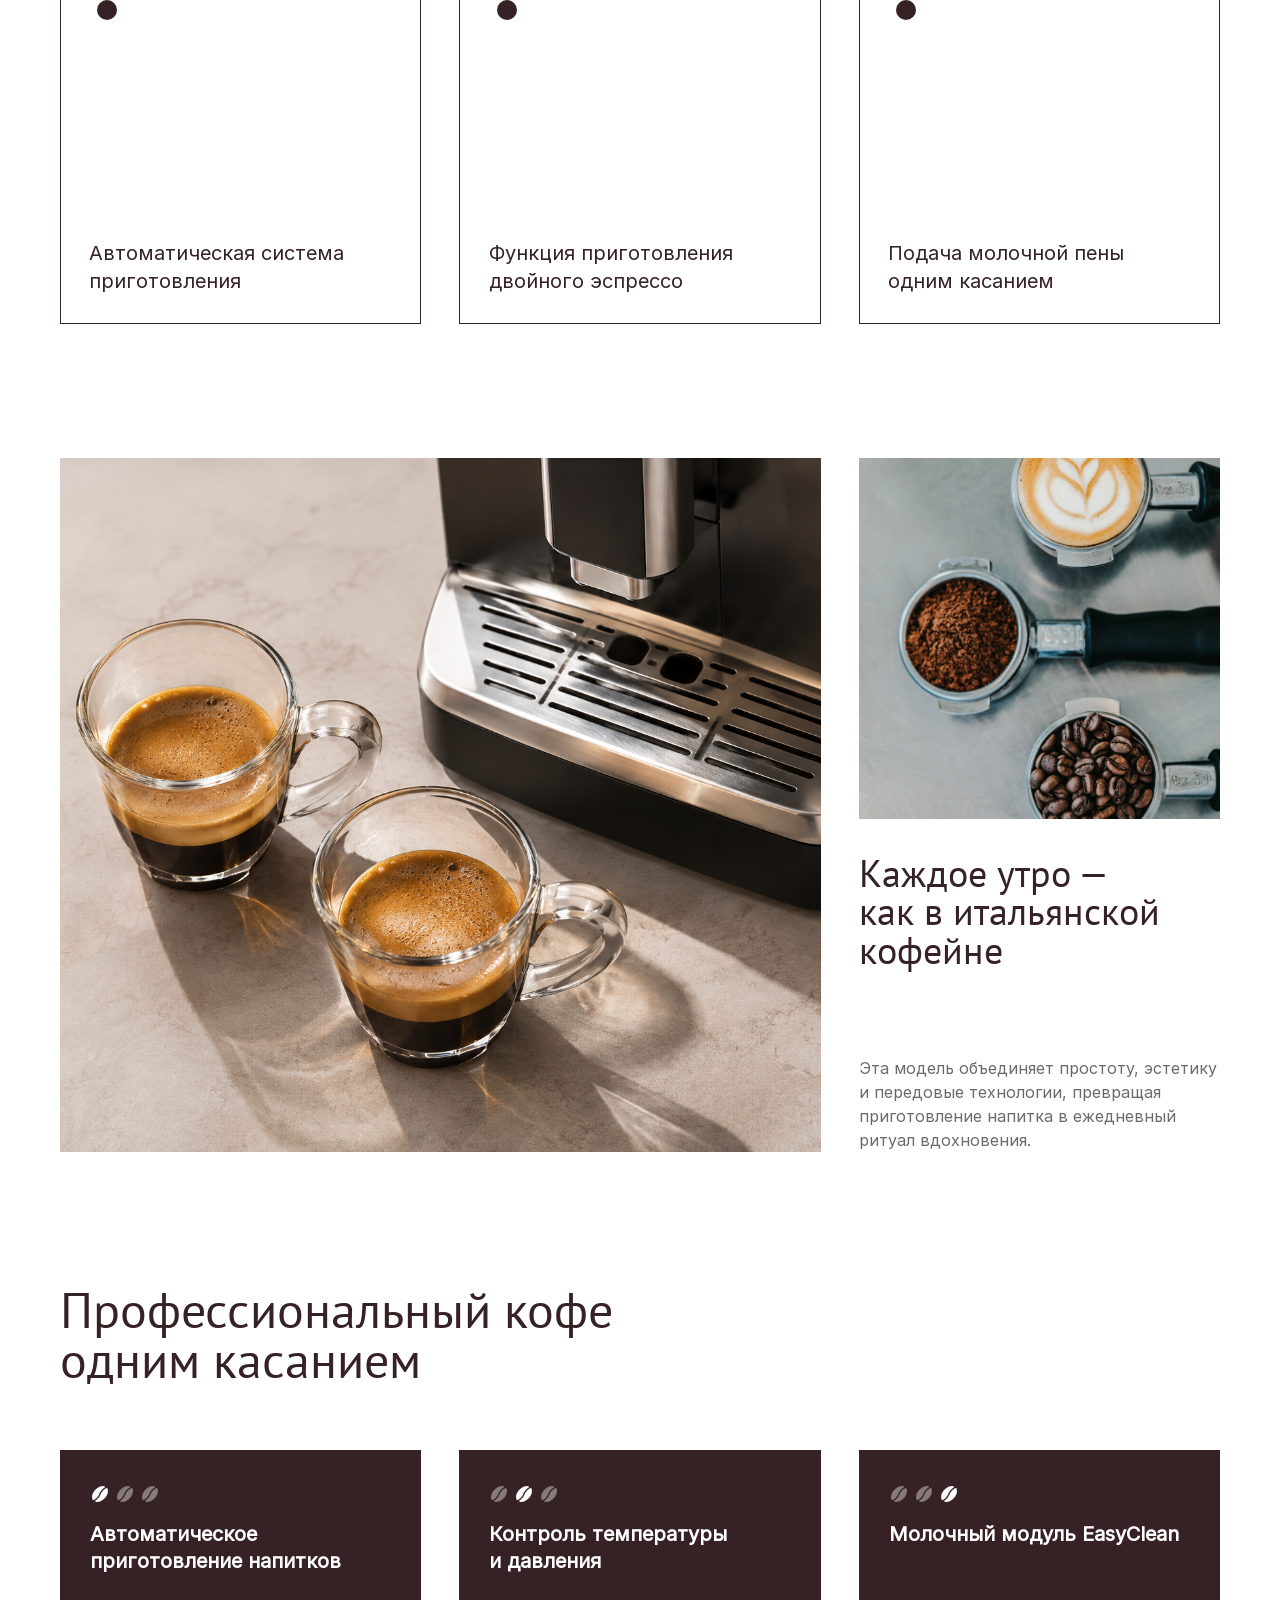
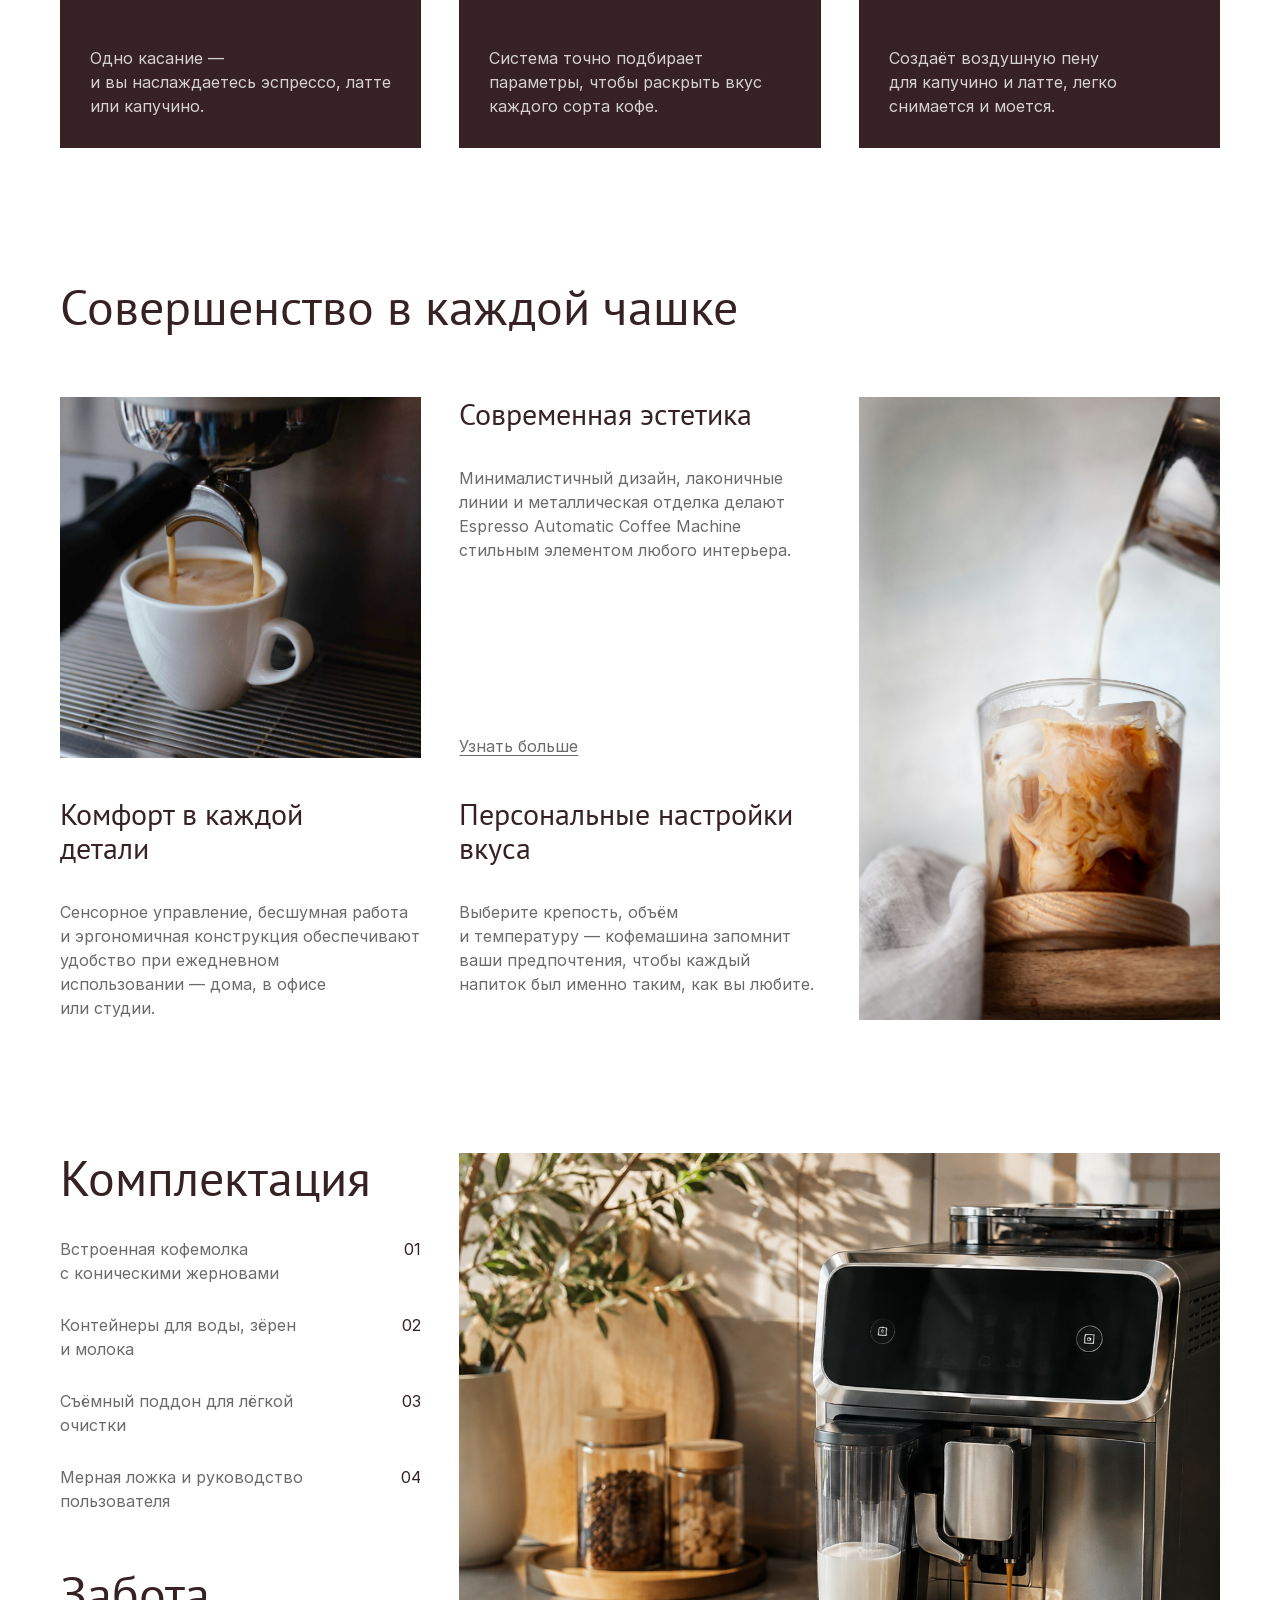
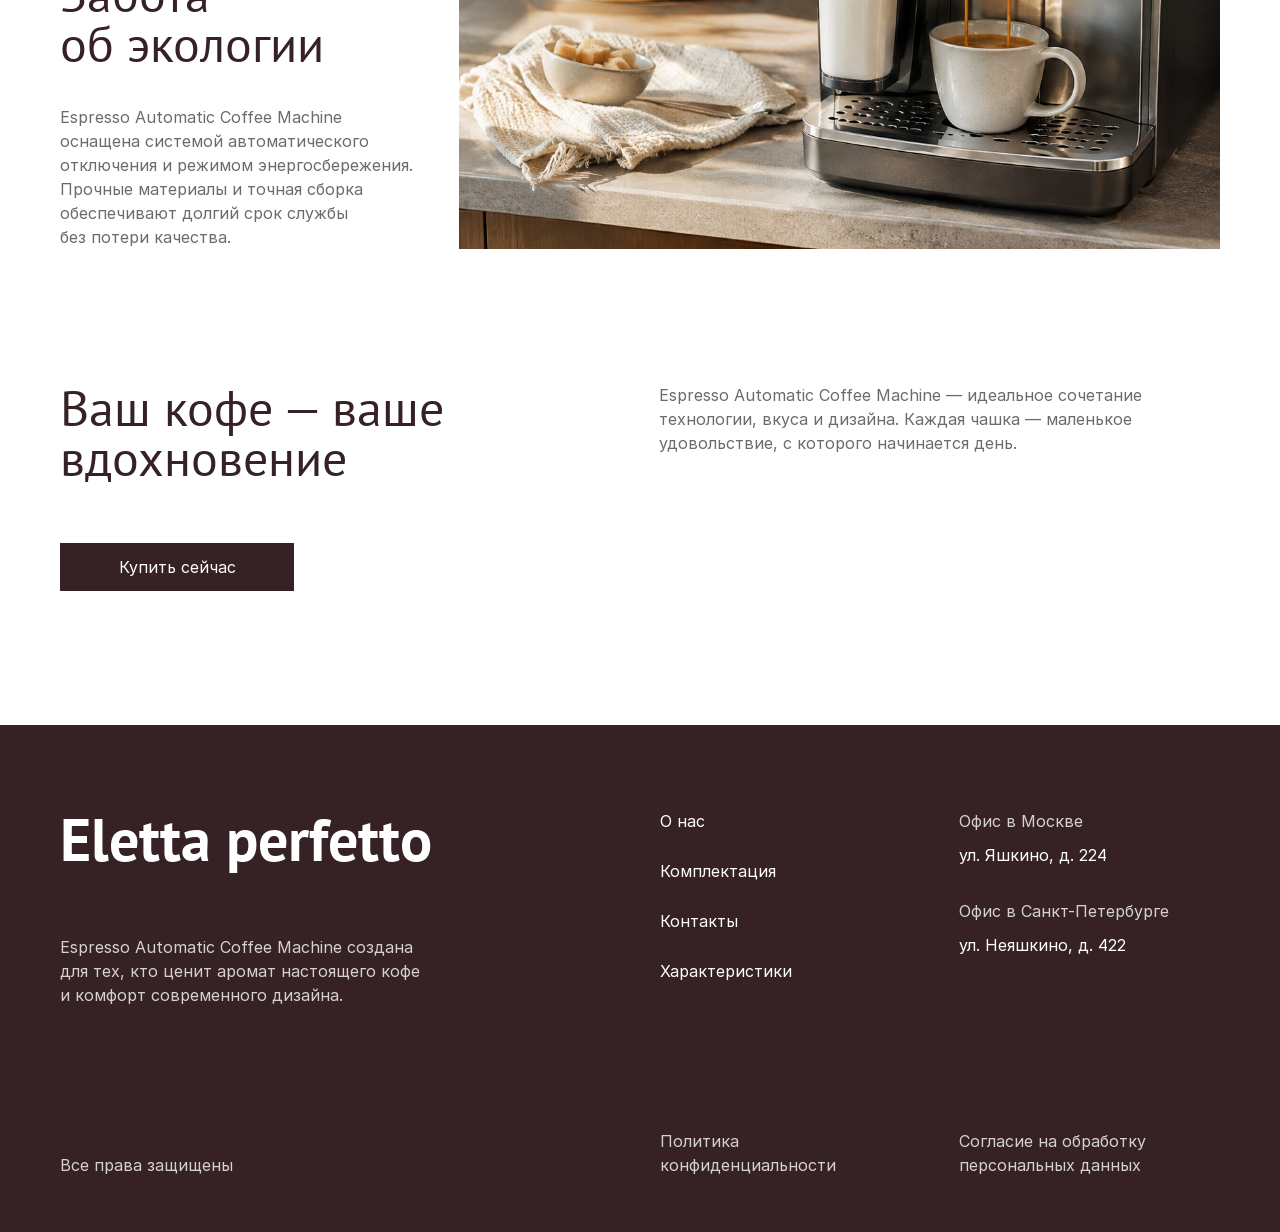
==== commit 332a6d00: "Polish CoffeeMix responsive layout and navigation" ====
--- a/index.html
+++ b/index.html
@@ -5,14 +5,16 @@
   <meta name="viewport" content="width=device-width, initial-scale=1">
   
   <title>CoffeeMix — кофемашина Eletta perfetto</title>
-  <link rel="stylesheet" href="style.css?v=2">
-  <script src="main.js?v=2" defer></script>
+  <link rel="stylesheet" href="style.css?v=3">
+  <script src="main.js?v=3" defer></script>
 </head>
 <body>
 <header class="site-header">
   <div class="wrap header-inner">
     <a class="brand" href="./" aria-label="CoffeeMix — главная">CoffeeMix</a>
-    <button class="menu-toggle" type="button" aria-controls="site-menu" aria-expanded="false">Меню</button>
+    <button class="menu-toggle" type="button" aria-label="Открыть меню" aria-controls="site-menu" aria-expanded="false">
+      <span class="menu-toggle-icon" aria-hidden="true"></span>
+    </button>
     <div class="header-menu" id="site-menu">
       <nav aria-label="Основное меню"><a href="#about">О нас</a><a href="#features">Услуги</a><a href="#contact">Контакты</a></nav>
       <a class="phone" href="tel:+74997655645">+7 499 765-56-45</a>
@@ -50,7 +52,7 @@
         <button class="feature-toggle" type="button" aria-expanded="false" aria-controls="feature-auto">Автоматическая система приготовления</button>
         <p class="feature-description" id="feature-auto">Любимый кофе готовится одним нажатием, без сложных настроек и лишних действий.</p>
       </article>
-      <article class="feature-card">
+      <article class="feature-card feature-card-double">
         <img src="espresso.png" alt="" width="1536" height="1024" loading="lazy">
         <button class="feature-toggle" type="button" aria-expanded="false" aria-controls="feature-double">Функция приготовления двойного эспрессо</button>
         <p class="feature-description" id="feature-double">Две порции насыщенного эспрессо одновременно — для вас и ваших близких.</p>
--- a/style.css
+++ b/style.css
@@ -187,6 +187,7 @@
 .lifestyle-design { grid-area: 1 / 2; display: flex; flex-direction: column; }
 .lifestyle-design a { align-self: start; margin-top: auto; padding-top: 18px; }
 .lifestyle-comfort { grid-area: 2 / 1; }
+.lifestyle-comfort h3 { max-inline-size: 9em; }
 .lifestyle-settings { grid-area: 2 / 2; }
 .lifestyle-iced { grid-area: 1 / 3 / 3; width: 100%; height: 100%; min-height: 0; object-fit: cover; object-position: 56% center; }
 
@@ -212,9 +213,6 @@
 .footer-legal { grid-column: 1 / -1; align-items: end; }
 .footer-legal small { font: inherit; }
 .footer-legal a { max-width: 215px; }
-@media (hover: hover) {
-  .site-footer a:hover { text-decoration: underline; text-underline-offset: 4px; }
-}
 
 dialog {
   position: fixed;
@@ -283,7 +281,28 @@
 
 @media (max-width: 850px) {
   :root { --header-height: 64px; }
-  .menu-toggle { display: inline-flex; align-items: center; min-height: 44px; padding-inline: 12px; border: 1px solid var(--ink); background: var(--paper); color: var(--ink); }
+  .menu-toggle {
+    display: grid;
+    place-items: center;
+    width: 44px;
+    height: 44px;
+    padding: 0;
+    border: 1px solid var(--ink);
+    background: var(--paper);
+    color: var(--ink);
+  }
+  .menu-toggle-icon { position: relative; width: 20px; height: 2px; background: currentColor; }
+  .menu-toggle-icon::before, .menu-toggle-icon::after {
+    position: absolute;
+    inset: 0;
+    background: currentColor;
+    content: "";
+  }
+  .menu-toggle-icon::before { transform: translateY(-6px); }
+  .menu-toggle-icon::after { transform: translateY(6px); }
+  .menu-toggle[aria-expanded="true"] .menu-toggle-icon { background: transparent; }
+  .menu-toggle[aria-expanded="true"] .menu-toggle-icon::before { transform: rotate(45deg); }
+  .menu-toggle[aria-expanded="true"] .menu-toggle-icon::after { transform: rotate(-45deg); }
   .header-menu {
     display: none;
     position: absolute;
@@ -299,7 +318,11 @@
   .header-menu.is-open, .header-menu nav { display: grid; gap: 16px; }
   .header-menu nav a { min-height: 44px; display: flex; align-items: center; }
   .hero h1 { font-size: clamp(63px, 9vw, 84px); }
+  .feature-grid { reading-flow: grid-rows; }
   .feature-card { aspect-ratio: auto; min-height: 190px; }
+  .feature-card-double { order: -1; grid-column: span 2; }
+  .feature-photo, .feature-card:last-child { order: 1; }
+  .feature-photo { grid-column: auto; height: 100%; min-height: 0; aspect-ratio: auto; }
   .one-touch-card { min-height: 270px; padding: 22px; }
   .one-touch-card h3 { font-size: 17px; }
   .morning, .kit { grid-template-columns: minmax(0,1fr) minmax(0,1fr); }
@@ -325,7 +348,6 @@
   .hero-aside p { max-width: 53%; }
   .hero-aside img { width: min(43%, 16svh); }
   .feature-grid, .lifestyle-grid { grid-template-columns: repeat(2,minmax(0,1fr)); }
-  .feature-photo { height: auto; aspect-ratio: 2.1; }
   .feature-card { --card-padding: 15px; min-height: 156px; gap: 16px; }
   .feature-description { font-size: 13px; }
   .feature-toggle { font-size: 15px; }
@@ -334,11 +356,13 @@
   .morning-side img { aspect-ratio: 1.4; }
   .morning-side { gap: 22px; }
   .one-touch-card { min-height: 204px; }
-  .lifestyle-grid { gap: 24px 15px; }
+  .lifestyle-grid { gap: 24px 15px; reading-flow: grid-rows; }
   .lifestyle-grid h3 { font-size: clamp(21px, 5.2vw, 30px); overflow-wrap: anywhere; }
   .lifestyle-design { grid-area: 1 / 2; }
   .lifestyle-cup { height: 100%; min-height: 180px; }
-  .lifestyle-iced { grid-area: 3 / 1 / 4 / 3; height: auto; aspect-ratio: 1.2; object-position: center 50%; }
+  .lifestyle-iced { grid-area: 2 / 1 / 3 / -1; height: auto; aspect-ratio: 1.2; object-position: center 50%; }
+  .lifestyle-comfort { grid-area: 3 / 1; }
+  .lifestyle-settings { grid-area: 3 / 2; }
   .kit > img { grid-column: auto; height: auto; }
   .eco p { margin-top: 20px; }
   .order .button { margin-top: 26px; min-width: 180px; }
@@ -353,7 +377,8 @@
 }
 @media (max-width: 440px) {
   .feature-grid { grid-template-columns: minmax(0, 1fr); }
-  .feature-photo { grid-column: auto; }
+  .feature-card-double { grid-column: auto; }
+  .feature-photo { height: auto; aspect-ratio: 2.1; }
 }
 @media (max-width: 360px) {
   .hero { grid-template-columns: minmax(0,3fr) minmax(0,2fr); gap: 14px 10px; padding-block: 20px; }
